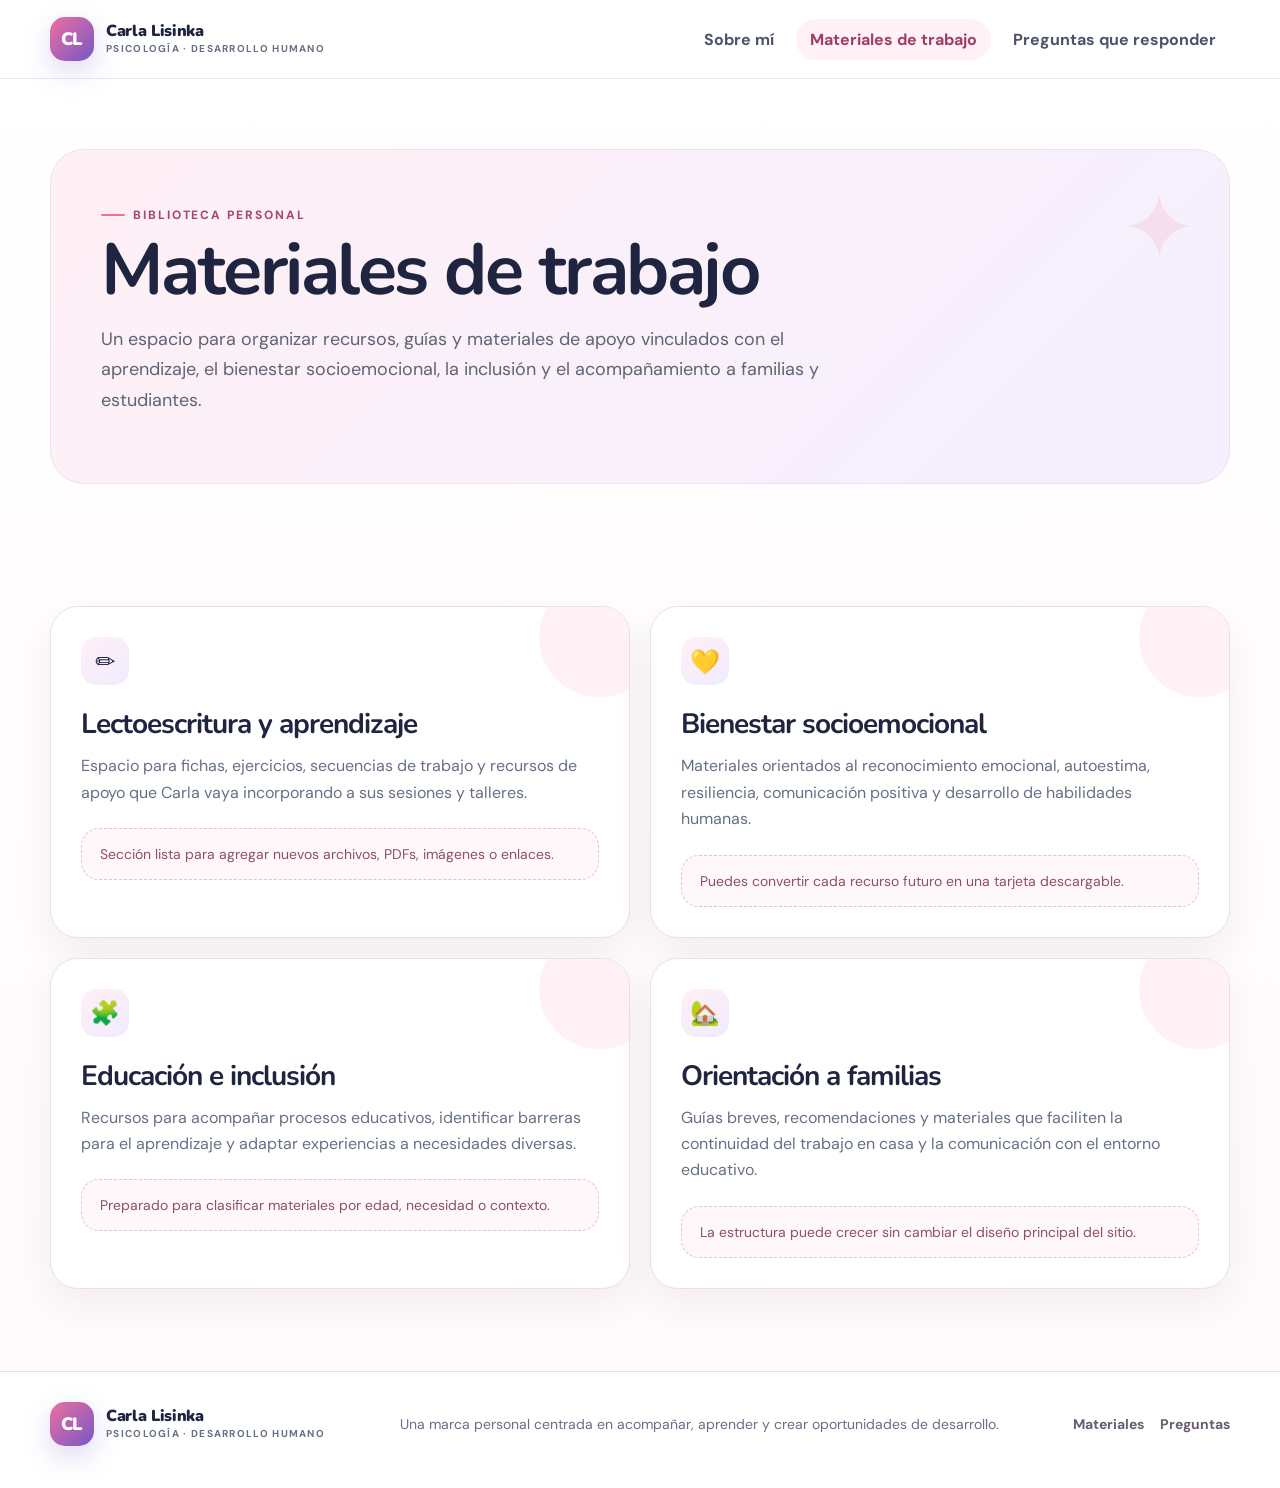
==== materiales.html @ 1de88dbf "Add files via upload" ====
<!doctype html><html lang="es"><head><meta charset="utf-8"><meta name="viewport" content="width=device-width,initial-scale=1"><meta name="description" content="Materiales de trabajo de Carla Lisinka."><title>Carla Lisinka | Materiales de trabajo</title><link rel="stylesheet" href="styles.css"></head><body><header class="site-header"><div class="container nav-wrap">
  <a class="brand" href="index.html" aria-label="Carla Lisinka, inicio"><span class="brand-mark">CL</span><span class="brand-copy">Carla Lisinka<small>Psicología · Desarrollo humano</small></span></a>
  <nav class="desktop-nav" aria-label="Navegación principal">
    <a href="index.html" class="">Sobre mí</a>
    <a href="materiales.html" class="active">Materiales de trabajo</a>
    <a href="preguntas.html" class="">Preguntas que responder</a>
  </nav>
  <button class="menu-btn" aria-label="Abrir menú">☰</button>
</div></header><main><section class="page-hero"><div class="container"><div class="page-hero-inner"><span class="kicker">Biblioteca personal</span><h1>Materiales de trabajo</h1><p>Un espacio para organizar recursos, guías y materiales de apoyo vinculados con el aprendizaje, el bienestar socioemocional, la inclusión y el acompañamiento a familias y estudiantes.</p></div></div></section><section class="section"><div class="container"><div class="material-grid"><article class="material-card"><div class="material-icon">✏️</div><h3>Lectoescritura y aprendizaje</h3><p>Espacio para fichas, ejercicios, secuencias de trabajo y recursos de apoyo que Carla vaya incorporando a sus sesiones y talleres.</p><div class="material-note">Sección lista para agregar nuevos archivos, PDFs, imágenes o enlaces.</div></article><article class="material-card"><div class="material-icon">💛</div><h3>Bienestar socioemocional</h3><p>Materiales orientados al reconocimiento emocional, autoestima, resiliencia, comunicación positiva y desarrollo de habilidades humanas.</p><div class="material-note">Puedes convertir cada recurso futuro en una tarjeta descargable.</div></article><article class="material-card"><div class="material-icon">🧩</div><h3>Educación e inclusión</h3><p>Recursos para acompañar procesos educativos, identificar barreras para el aprendizaje y adaptar experiencias a necesidades diversas.</p><div class="material-note">Preparado para clasificar materiales por edad, necesidad o contexto.</div></article><article class="material-card"><div class="material-icon">🏡</div><h3>Orientación a familias</h3><p>Guías breves, recomendaciones y materiales que faciliten la continuidad del trabajo en casa y la comunicación con el entorno educativo.</p><div class="material-note">La estructura puede crecer sin cambiar el diseño principal del sitio.</div></article></div></div></section></main><footer><div class="container footer-wrap"><a class="brand" href="index.html"><span class="brand-mark">CL</span><span class="brand-copy">Carla Lisinka<small>Psicología · Desarrollo humano</small></span></a><p>Una marca personal centrada en acompañar, aprender y crear oportunidades de desarrollo.</p><div class="footer-links"><a href="materiales.html">Materiales</a><a href="preguntas.html">Preguntas</a></div></div></footer><script src="script.js"></script></body></html>
---- styles.css ----
@import url('https://fonts.googleapis.com/css2?family=DM+Sans:wght@400;500;600;700&family=Nunito:wght@700;800;900&display=swap');

:root{
  --ink:#1f2440;
  --muted:#667085;
  --pink:#ef6f9d;
  --pink-soft:#fff1f6;
  --purple:#7657c8;
  --purple-soft:#f4f0ff;
  --gold:#e3b34f;
  --cream:#fffaf5;
  --line:#eadfe7;
  --white:#ffffff;
  --shadow:0 22px 65px rgba(66,42,72,.12);
  --radius:26px;
}
*{box-sizing:border-box}
html{scroll-behavior:smooth}
body{margin:0;font-family:'DM Sans',system-ui,sans-serif;background:linear-gradient(180deg,#fff 0%,#fffafc 100%);color:var(--ink)}
a{color:inherit;text-decoration:none}
img{max-width:100%;display:block}
button{font:inherit}
.container{width:min(1180px,calc(100% - 40px));margin-inline:auto}

.site-header{position:sticky;top:0;z-index:80;background:rgba(255,255,255,.92);backdrop-filter:blur(16px);border-bottom:1px solid rgba(234,223,231,.82)}
.nav-wrap{height:78px;display:flex;align-items:center;justify-content:space-between;gap:28px}
.brand{display:flex;align-items:center;gap:12px;font-family:'Nunito',sans-serif;font-weight:900;letter-spacing:-.02em}
.brand-mark{display:grid;place-items:center;width:44px;height:44px;border-radius:15px;background:linear-gradient(135deg,var(--pink),var(--purple));color:#fff;font-size:18px;box-shadow:0 10px 28px rgba(118,87,200,.24)}
.brand-copy{display:flex;flex-direction:column;line-height:1.05}
.brand-copy small{font-family:'DM Sans';font-size:10px;letter-spacing:.13em;text-transform:uppercase;color:var(--muted);font-weight:700;margin-top:4px}
.desktop-nav{display:flex;align-items:center;gap:8px}
.desktop-nav a{padding:10px 14px;border-radius:999px;font-weight:700;color:#4d5368;transition:.2s ease}
.desktop-nav a:hover,.desktop-nav a.active{background:var(--pink-soft);color:#9e3d67}
.menu-btn{display:none;border:0;background:var(--pink-soft);width:44px;height:44px;border-radius:14px;color:#8d3c61;font-size:22px;cursor:pointer}

.hero{padding:78px 0 46px;overflow:hidden}
.hero-grid{display:grid;grid-template-columns:1.03fr .97fr;gap:56px;align-items:center}
.kicker{display:inline-flex;align-items:center;gap:8px;font-size:12px;font-weight:800;letter-spacing:.16em;text-transform:uppercase;color:#a94772}
.kicker:before{content:'';width:24px;height:2px;background:var(--pink);border-radius:999px}
h1,h2,h3{font-family:'Nunito',sans-serif;margin:0;letter-spacing:-.035em}
h1{font-size:clamp(48px,7vw,86px);line-height:.98;margin-top:16px}
h1 span{color:var(--pink)}
.hero-role{font-size:19px;font-weight:700;color:var(--purple);margin:24px 0 12px}
.hero-lead{font-size:20px;line-height:1.65;color:#535a6f;max-width:680px}
.hero-actions{display:flex;gap:12px;flex-wrap:wrap;margin-top:30px}
.btn{display:inline-flex;align-items:center;justify-content:center;gap:8px;border-radius:999px;padding:13px 20px;font-weight:800;border:1px solid transparent;transition:.2s ease}
.btn-primary{background:linear-gradient(135deg,var(--pink),#d75e96);color:#fff;box-shadow:0 12px 28px rgba(239,111,157,.25)}
.btn-secondary{background:#fff;border-color:var(--line);color:#5d4c67}
.btn:hover{transform:translateY(-2px)}
.hero-visual{position:relative;min-height:610px;display:grid;place-items:end center}
.hero-visual:before{content:'';position:absolute;inset:35px 28px 0;border-radius:48% 52% 48% 52%/43% 42% 58% 57%;background:radial-gradient(circle at 30% 20%,#fff 0 10%,transparent 11%),linear-gradient(145deg,#ffeaf3,#f2edff 55%,#fff7dc);box-shadow:var(--shadow)}
.hero-visual img{position:relative;z-index:2;width:min(560px,100%);max-height:650px;object-fit:contain;object-position:bottom;filter:drop-shadow(0 20px 25px rgba(38,24,48,.13))}
.float-card{position:absolute;z-index:4;background:rgba(255,255,255,.95);border:1px solid rgba(255,255,255,.8);box-shadow:0 14px 38px rgba(64,42,72,.12);padding:12px 16px;border-radius:18px;font-size:13px;line-height:1.35}
.float-card strong{display:block;font-size:14px}
.fc1{top:90px;left:4px}.fc2{right:-4px;top:210px}.fc3{left:28px;bottom:80px}

.purpose-strip{margin:18px auto 84px;width:min(1080px,calc(100% - 40px));padding:30px 38px;border-radius:28px;background:linear-gradient(135deg,#231f33,#4c3f64);color:#fff;display:flex;justify-content:space-between;align-items:center;gap:24px;box-shadow:var(--shadow)}
.purpose-strip p{font-family:'Nunito';font-size:clamp(22px,3vw,32px);line-height:1.25;margin:0;max-width:820px}.purpose-strip span{white-space:nowrap;color:#eadff6;font-weight:700}

.section{padding:82px 0}
.section.soft{background:linear-gradient(180deg,#fff8fb,#fff)}
.section.dark{background:linear-gradient(145deg,#251f35,#4a3a5b);color:#fff}
.section-head{max-width:790px;margin-bottom:38px}.section-head.center{text-align:center;margin-inline:auto}.section-head.center .kicker{justify-content:center}
.section-head h2{font-size:clamp(34px,5vw,55px);line-height:1.08;margin:12px 0 14px}.section-head p{font-size:17px;line-height:1.7;color:var(--muted);margin:0}.dark .section-head p{color:#ddd4e7}
.credential-grid{display:grid;grid-template-columns:repeat(4,1fr);gap:16px}
.credential{background:#fff;border:1px solid var(--line);border-radius:22px;padding:22px;min-height:170px;box-shadow:0 12px 34px rgba(75,48,79,.07)}
.credential .num{display:grid;place-items:center;width:44px;height:44px;border-radius:14px;background:var(--pink-soft);color:#b24e77;font-weight:900;margin-bottom:18px}.credential strong{font-family:'Nunito';font-size:20px;display:block}.credential p{color:var(--muted);line-height:1.55}

.story-grid{display:grid;grid-template-columns:1fr 1fr;gap:24px}
.story-card{background:#fff;border:1px solid var(--line);border-radius:30px;overflow:hidden;display:grid;grid-template-columns:.9fr 1.1fr;min-height:355px;box-shadow:0 14px 40px rgba(70,50,80,.08)}
.story-card img{height:100%;width:100%;object-fit:contain;object-position:bottom;background:linear-gradient(180deg,#fff5f8,#fff)}
.story-copy{padding:34px 30px;display:flex;flex-direction:column;justify-content:center}.mini-label{font-size:11px;font-weight:900;letter-spacing:.13em;color:#b44f77}.story-copy h3{font-size:27px;line-height:1.12;margin:10px 0}.story-copy p{color:var(--muted);line-height:1.65;margin:0}

.experience-grid{display:grid;grid-template-columns:repeat(3,1fr);gap:18px}.experience-card{padding:28px;border-radius:25px;background:rgba(255,255,255,.08);border:1px solid rgba(255,255,255,.11)}.experience-card .icon{font-size:25px;margin-bottom:22px}.experience-card h3{font-size:24px;margin-bottom:12px}.experience-card p{margin:0;color:#e4dce9;line-height:1.65}

.training-grid{display:grid;grid-template-columns:1.12fr .88fr;gap:20px}.training-panel{background:#fff;border:1px solid var(--line);border-radius:28px;padding:30px;box-shadow:0 14px 38px rgba(71,45,76,.07)}.training-panel.featured{background:linear-gradient(180deg,#fff,#fff7fa)}.training-panel h3{font-size:26px;margin:0 0 20px}.training-panel ul{list-style:none;padding:0;margin:0;display:grid;gap:13px}.training-panel li{padding:14px 0;border-top:1px solid #f0e8ee}.training-panel li:first-child{border-top:0;padding-top:0}.training-panel strong{display:block}.training-panel span{font-size:13px;color:var(--muted)}

.personal-grid{display:grid;grid-template-columns:.85fr 1.15fr;gap:54px;align-items:center}.personal-photo{position:relative;background:linear-gradient(145deg,#f8e8ef,#eee8ff);border-radius:34px;min-height:620px;display:grid;align-items:end;overflow:hidden}.personal-photo img{width:100%;height:100%;object-fit:contain;object-position:bottom}.trait-cloud{position:absolute;inset:20px;pointer-events:none}.trait-cloud span{position:absolute;background:#fff;padding:8px 12px;border-radius:999px;font-size:12px;font-weight:800;box-shadow:0 8px 18px rgba(50,35,60,.09)}.trait-cloud span:nth-child(1){top:4%;left:4%}.trait-cloud span:nth-child(2){top:13%;right:4%}.trait-cloud span:nth-child(3){top:34%;left:2%}.trait-cloud span:nth-child(4){top:47%;right:2%}.trait-cloud span:nth-child(5){bottom:14%;left:5%}.trait-cloud span:nth-child(6){bottom:5%;right:8%}
.personal-copy h2{font-size:clamp(38px,5vw,58px);line-height:1.05;margin:12px 0 20px}.personal-copy p{font-size:17px;color:#555c70;line-height:1.8}.trait-list{display:flex;gap:9px;flex-wrap:wrap;margin-top:22px}.trait-list span{padding:8px 13px;border:1px solid #eedde6;background:#fff;border-radius:999px;font-weight:700;font-size:13px;color:#8c4967}

.final-cta{padding:58px 0 80px}.final-box{border-radius:34px;background:linear-gradient(135deg,#2b243a,#544064);color:#fff;display:grid;grid-template-columns:1fr .6fr;align-items:end;overflow:hidden;min-height:390px}.final-copy{padding:50px}.final-copy h2{font-size:clamp(36px,5vw,58px);line-height:1.06;margin:12px 0}.final-copy p{color:#ddd4e4;line-height:1.7;font-size:17px}.final-box img{width:100%;height:100%;object-fit:contain;object-position:bottom}

/* Secondary pages */
.page-hero{padding:70px 0 40px}.page-hero-inner{background:linear-gradient(135deg,#fff0f5,#f4f0ff);border:1px solid #eee2ea;border-radius:34px;padding:50px;position:relative;overflow:hidden}.page-hero-inner:after{content:'✦';position:absolute;right:32px;top:20px;font-size:90px;color:rgba(239,111,157,.14)}.page-hero h1{font-size:clamp(44px,6vw,72px);margin:12px 0}.page-hero p{max-width:760px;color:#5e6475;line-height:1.7;font-size:18px}

.material-grid{display:grid;grid-template-columns:repeat(2,1fr);gap:20px}.material-card{background:#fff;border:1px solid var(--line);border-radius:28px;padding:30px;min-height:220px;box-shadow:0 15px 38px rgba(67,45,72,.07);position:relative;overflow:hidden}.material-card:after{content:'';position:absolute;width:120px;height:120px;border-radius:50%;background:var(--pink-soft);right:-30px;top:-30px}.material-icon{width:48px;height:48px;display:grid;place-items:center;border-radius:15px;background:linear-gradient(135deg,#fff0f6,#f1ebff);font-size:24px;margin-bottom:20px;position:relative;z-index:2}.material-card h3{font-size:28px;margin-bottom:10px}.material-card p{color:var(--muted);line-height:1.65;margin:0}.material-note{margin-top:22px;padding:16px 18px;background:#fff8fb;border:1px dashed #e7bfd0;border-radius:18px;color:#8f4e69;font-size:14px}

.questions-toolbar{display:flex;gap:9px;flex-wrap:wrap;margin:0 0 26px}.filter-btn{border:1px solid var(--line);background:#fff;border-radius:999px;padding:9px 14px;font-weight:800;color:#646a7c;cursor:pointer;transition:.2s}.filter-btn:hover,.filter-btn.active{background:var(--pink-soft);border-color:#f3c9da;color:#9d3e66}
.question-section{padding:20px 0 92px}.question-group{margin-top:45px}.question-group h2{font-size:34px;margin-bottom:8px}.question-group>p{color:var(--muted);margin:0 0 24px}.question-grid{display:grid;grid-template-columns:repeat(4,1fr);gap:22px;align-items:start;overflow:visible}.question-card{position:relative;z-index:1;background:#fff;border:1px solid var(--line);border-radius:24px;padding:10px;box-shadow:0 13px 34px rgba(62,42,70,.10);transition:transform .22s ease,box-shadow .22s ease,z-index 0s;cursor:zoom-in;transform-origin:center center}.question-card:hover{transform:scale(1.18);z-index:30;box-shadow:0 26px 70px rgba(61,38,69,.24)}.question-card img{width:100%;aspect-ratio:2/3;object-fit:cover;border-radius:18px;background:#fafafa}.question-card figcaption{padding:12px 8px 7px;font-weight:800;font-size:14px;line-height:1.3}.question-card .tag{font-size:10px;letter-spacing:.11em;text-transform:uppercase;color:#a64870;margin-top:4px;display:block}
.question-card.hidden{display:none}
.lightbox{position:fixed;inset:0;z-index:200;background:rgba(24,19,31,.88);display:none;align-items:center;justify-content:center;padding:26px}.lightbox.open{display:flex}.lightbox img{max-width:min(94vw,980px);max-height:92vh;border-radius:18px;box-shadow:0 28px 80px rgba(0,0,0,.45)}.lightbox-close{position:fixed;right:22px;top:20px;border:0;background:#fff;color:#392d43;width:46px;height:46px;border-radius:50%;font-size:28px;cursor:pointer;box-shadow:0 10px 35px rgba(0,0,0,.25)}

footer{padding:30px 0 42px;border-top:1px solid var(--line);background:#fff}.footer-wrap{display:flex;align-items:center;justify-content:space-between;gap:20px}.footer-wrap p{margin:0;color:var(--muted);font-size:14px}.footer-links{display:flex;gap:16px;color:#6a5d71;font-weight:700;font-size:14px}

@media(max-width:1050px){
 .hero-grid{grid-template-columns:1fr}.hero-visual{min-height:520px}.credential-grid{grid-template-columns:repeat(2,1fr)}.story-grid{grid-template-columns:1fr}.experience-grid{grid-template-columns:1fr}.training-grid{grid-template-columns:1fr}.personal-grid{grid-template-columns:1fr}.personal-photo{min-height:540px}.question-grid{grid-template-columns:repeat(3,1fr)}
}
@media(max-width:800px){
 .desktop-nav{display:none;position:absolute;left:20px;right:20px;top:70px;background:#fff;border:1px solid var(--line);padding:12px;border-radius:20px;box-shadow:var(--shadow);flex-direction:column;align-items:stretch}.desktop-nav.open{display:flex}.desktop-nav a{text-align:center}.menu-btn{display:block}.nav-wrap{height:68px}.brand-copy small{display:none}.hero{padding-top:50px}.float-card{display:none}.purpose-strip{flex-direction:column;align-items:flex-start}.story-card{grid-template-columns:1fr}.story-card img{height:300px}.final-box{grid-template-columns:1fr}.final-box img{height:300px}.material-grid{grid-template-columns:1fr}.question-grid{grid-template-columns:repeat(2,1fr);gap:16px}.question-card:hover{transform:none}.footer-wrap{flex-direction:column;align-items:flex-start}
}
@media(max-width:560px){
 .container{width:min(100% - 26px,1180px)}.hero{padding-top:35px}h1{font-size:48px}.hero-role{font-size:16px}.hero-lead{font-size:17px}.hero-visual{min-height:420px}.purpose-strip{margin-bottom:46px;padding:24px}.section{padding:58px 0}.credential-grid{grid-template-columns:1fr}.page-hero-inner{padding:34px 24px}.question-grid{grid-template-columns:1fr 1fr;gap:10px}.question-card{padding:6px;border-radius:16px}.question-card img{border-radius:12px}.question-card figcaption{font-size:12px;padding:9px 5px 4px}.question-card .tag{font-size:9px}.training-panel{padding:22px}.personal-photo{min-height:460px}.final-copy{padding:34px 24px}
}
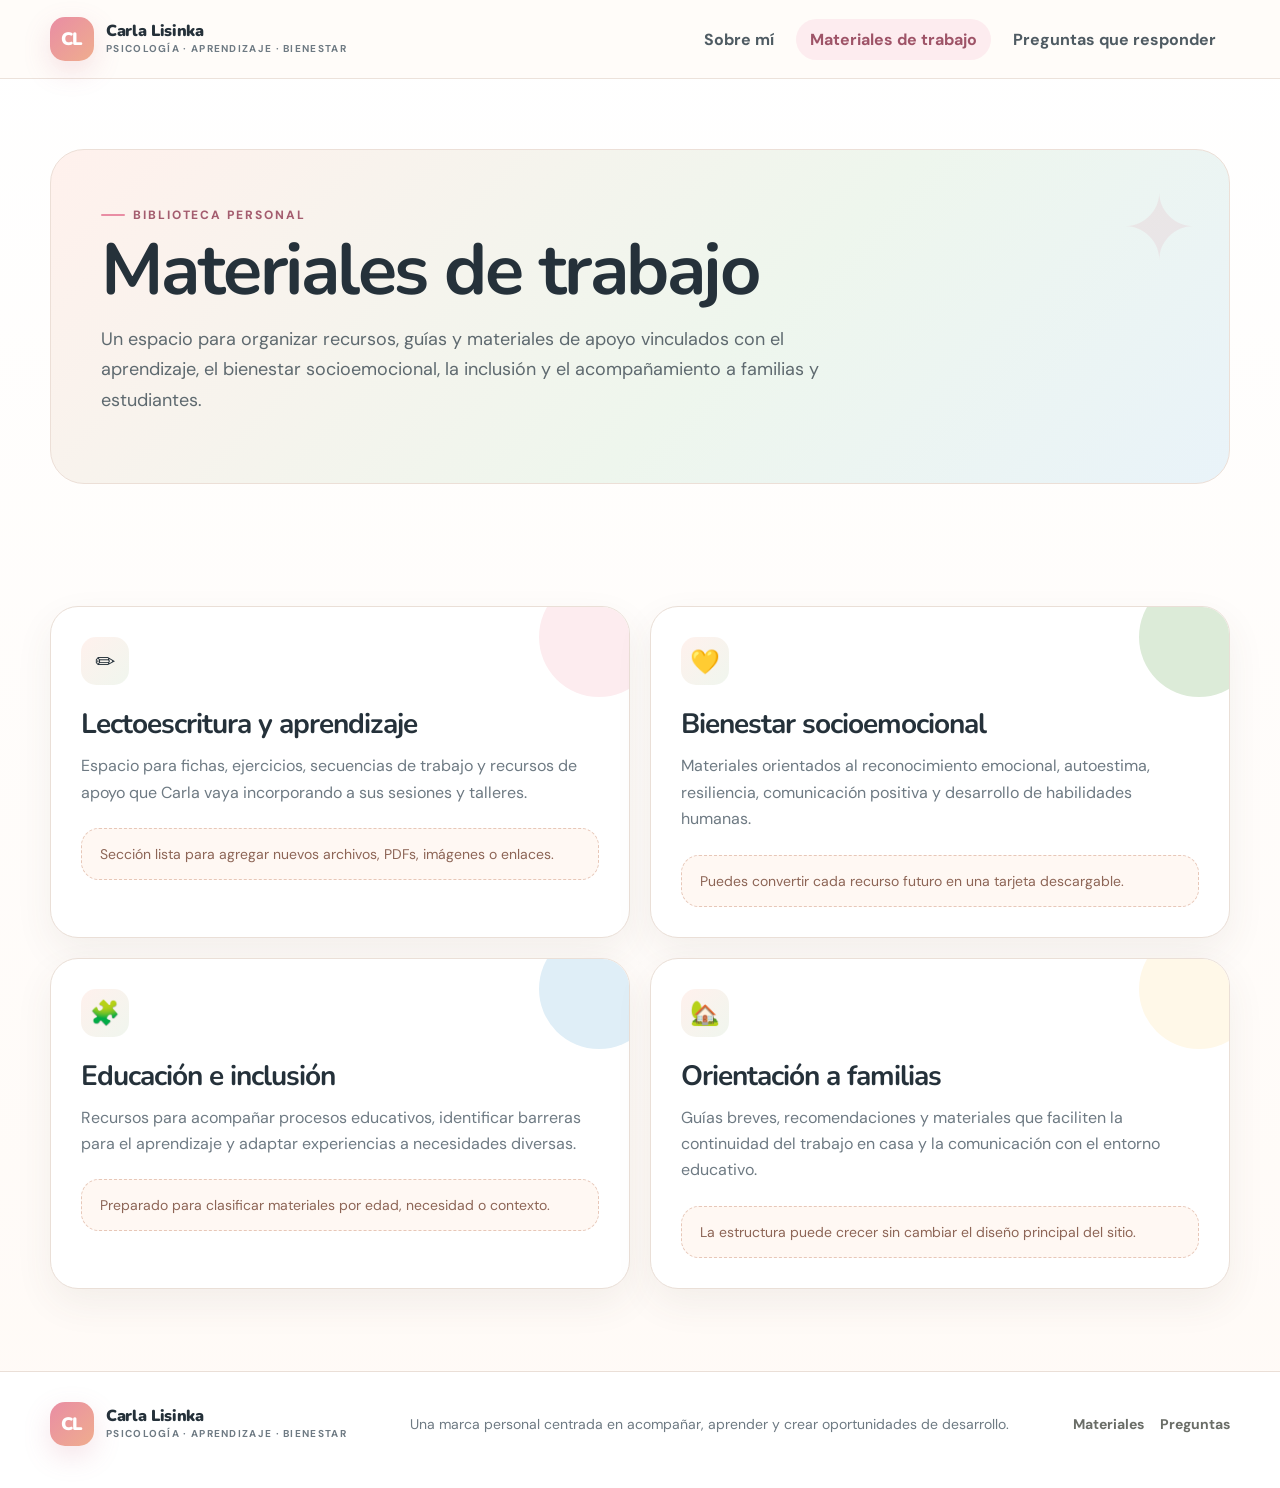
==== commit fb09fa82: "Add files via upload" ====
--- a/materiales.html
+++ b/materiales.html
@@ -1,9 +1,9 @@
 <!doctype html><html lang="es"><head><meta charset="utf-8"><meta name="viewport" content="width=device-width,initial-scale=1"><meta name="description" content="Materiales de trabajo de Carla Lisinka."><title>Carla Lisinka | Materiales de trabajo</title><link rel="stylesheet" href="styles.css"></head><body><header class="site-header"><div class="container nav-wrap">
-  <a class="brand" href="index.html" aria-label="Carla Lisinka, inicio"><span class="brand-mark">CL</span><span class="brand-copy">Carla Lisinka<small>Psicología · Desarrollo humano</small></span></a>
+  <a class="brand" href="index.html" aria-label="Carla Lisinka, inicio"><span class="brand-mark">CL</span><span class="brand-copy">Carla Lisinka<small>Psicología · Aprendizaje · Bienestar</small></span></a>
   <nav class="desktop-nav" aria-label="Navegación principal">
     <a href="index.html" class="">Sobre mí</a>
     <a href="materiales.html" class="active">Materiales de trabajo</a>
     <a href="preguntas.html" class="">Preguntas que responder</a>
   </nav>
   <button class="menu-btn" aria-label="Abrir menú">☰</button>
-</div></header><main><section class="page-hero"><div class="container"><div class="page-hero-inner"><span class="kicker">Biblioteca personal</span><h1>Materiales de trabajo</h1><p>Un espacio para organizar recursos, guías y materiales de apoyo vinculados con el aprendizaje, el bienestar socioemocional, la inclusión y el acompañamiento a familias y estudiantes.</p></div></div></section><section class="section"><div class="container"><div class="material-grid"><article class="material-card"><div class="material-icon">✏️</div><h3>Lectoescritura y aprendizaje</h3><p>Espacio para fichas, ejercicios, secuencias de trabajo y recursos de apoyo que Carla vaya incorporando a sus sesiones y talleres.</p><div class="material-note">Sección lista para agregar nuevos archivos, PDFs, imágenes o enlaces.</div></article><article class="material-card"><div class="material-icon">💛</div><h3>Bienestar socioemocional</h3><p>Materiales orientados al reconocimiento emocional, autoestima, resiliencia, comunicación positiva y desarrollo de habilidades humanas.</p><div class="material-note">Puedes convertir cada recurso futuro en una tarjeta descargable.</div></article><article class="material-card"><div class="material-icon">🧩</div><h3>Educación e inclusión</h3><p>Recursos para acompañar procesos educativos, identificar barreras para el aprendizaje y adaptar experiencias a necesidades diversas.</p><div class="material-note">Preparado para clasificar materiales por edad, necesidad o contexto.</div></article><article class="material-card"><div class="material-icon">🏡</div><h3>Orientación a familias</h3><p>Guías breves, recomendaciones y materiales que faciliten la continuidad del trabajo en casa y la comunicación con el entorno educativo.</p><div class="material-note">La estructura puede crecer sin cambiar el diseño principal del sitio.</div></article></div></div></section></main><footer><div class="container footer-wrap"><a class="brand" href="index.html"><span class="brand-mark">CL</span><span class="brand-copy">Carla Lisinka<small>Psicología · Desarrollo humano</small></span></a><p>Una marca personal centrada en acompañar, aprender y crear oportunidades de desarrollo.</p><div class="footer-links"><a href="materiales.html">Materiales</a><a href="preguntas.html">Preguntas</a></div></div></footer><script src="script.js"></script></body></html>+</div></header><main><section class="page-hero"><div class="container"><div class="page-hero-inner"><span class="kicker">Biblioteca personal</span><h1>Materiales de trabajo</h1><p>Un espacio para organizar recursos, guías y materiales de apoyo vinculados con el aprendizaje, el bienestar socioemocional, la inclusión y el acompañamiento a familias y estudiantes.</p></div></div></section><section class="section"><div class="container"><div class="material-grid"><article class="material-card"><div class="material-icon">✏️</div><h3>Lectoescritura y aprendizaje</h3><p>Espacio para fichas, ejercicios, secuencias de trabajo y recursos de apoyo que Carla vaya incorporando a sus sesiones y talleres.</p><div class="material-note">Sección lista para agregar nuevos archivos, PDFs, imágenes o enlaces.</div></article><article class="material-card"><div class="material-icon">💛</div><h3>Bienestar socioemocional</h3><p>Materiales orientados al reconocimiento emocional, autoestima, resiliencia, comunicación positiva y desarrollo de habilidades humanas.</p><div class="material-note">Puedes convertir cada recurso futuro en una tarjeta descargable.</div></article><article class="material-card"><div class="material-icon">🧩</div><h3>Educación e inclusión</h3><p>Recursos para acompañar procesos educativos, identificar barreras para el aprendizaje y adaptar experiencias a necesidades diversas.</p><div class="material-note">Preparado para clasificar materiales por edad, necesidad o contexto.</div></article><article class="material-card"><div class="material-icon">🏡</div><h3>Orientación a familias</h3><p>Guías breves, recomendaciones y materiales que faciliten la continuidad del trabajo en casa y la comunicación con el entorno educativo.</p><div class="material-note">La estructura puede crecer sin cambiar el diseño principal del sitio.</div></article></div></div></section></main><footer><div class="container footer-wrap"><a class="brand" href="index.html"><span class="brand-mark">CL</span><span class="brand-copy">Carla Lisinka<small>Psicología · Aprendizaje · Bienestar</small></span></a><p>Una marca personal centrada en acompañar, aprender y crear oportunidades de desarrollo.</p><div class="footer-links"><a href="materiales.html">Materiales</a><a href="preguntas.html">Preguntas</a></div></div></footer><script src="script.js"></script></body></html>
--- a/styles.css
+++ b/styles.css
@@ -1,103 +1,124 @@
 @import url('https://fonts.googleapis.com/css2?family=DM+Sans:wght@400;500;600;700&family=Nunito:wght@700;800;900&display=swap');
 
 :root{
-  --ink:#1f2440;
-  --muted:#667085;
-  --pink:#ef6f9d;
-  --pink-soft:#fff1f6;
-  --purple:#7657c8;
-  --purple-soft:#f4f0ff;
-  --gold:#e3b34f;
-  --cream:#fffaf5;
-  --line:#eadfe7;
+  --ink:#25313a;
+  --ink-soft:#44515a;
+  --muted:#6e7a83;
+  --rose:#e98da4;
+  --rose-deep:#ca667f;
+  --blush:#fdecef;
+  --peach:#f7cfb8;
+  --peach-soft:#fff1e8;
+  --cream:#fff8e8;
+  --sage:#dcebd8;
+  --sage-deep:#6f9273;
+  --mint:#e9f5ec;
+  --sky:#dfeef7;
+  --sky-deep:#5f879b;
+  --sand:#f3eadc;
   --white:#ffffff;
-  --shadow:0 22px 65px rgba(66,42,72,.12);
-  --radius:26px;
+  --line:#eadfd7;
+  --shadow:0 22px 65px rgba(81,68,62,.12);
+  --radius:28px;
 }
 *{box-sizing:border-box}
 html{scroll-behavior:smooth}
-body{margin:0;font-family:'DM Sans',system-ui,sans-serif;background:linear-gradient(180deg,#fff 0%,#fffafc 100%);color:var(--ink)}
+body{margin:0;font-family:'DM Sans',system-ui,sans-serif;background:linear-gradient(180deg,#fff 0%,#fffaf6 100%);color:var(--ink)}
 a{color:inherit;text-decoration:none}
 img{max-width:100%;display:block}
 button{font:inherit}
 .container{width:min(1180px,calc(100% - 40px));margin-inline:auto}
 
-.site-header{position:sticky;top:0;z-index:80;background:rgba(255,255,255,.92);backdrop-filter:blur(16px);border-bottom:1px solid rgba(234,223,231,.82)}
+.site-header{position:sticky;top:0;z-index:80;background:rgba(255,252,249,.94);backdrop-filter:blur(16px);border-bottom:1px solid rgba(234,223,215,.9)}
 .nav-wrap{height:78px;display:flex;align-items:center;justify-content:space-between;gap:28px}
 .brand{display:flex;align-items:center;gap:12px;font-family:'Nunito',sans-serif;font-weight:900;letter-spacing:-.02em}
-.brand-mark{display:grid;place-items:center;width:44px;height:44px;border-radius:15px;background:linear-gradient(135deg,var(--pink),var(--purple));color:#fff;font-size:18px;box-shadow:0 10px 28px rgba(118,87,200,.24)}
+.brand-mark{display:grid;place-items:center;width:44px;height:44px;border-radius:15px;background:linear-gradient(135deg,var(--rose),#efad8e);color:#fff;font-size:18px;box-shadow:0 10px 28px rgba(202,102,127,.18)}
 .brand-copy{display:flex;flex-direction:column;line-height:1.05}
 .brand-copy small{font-family:'DM Sans';font-size:10px;letter-spacing:.13em;text-transform:uppercase;color:var(--muted);font-weight:700;margin-top:4px}
 .desktop-nav{display:flex;align-items:center;gap:8px}
-.desktop-nav a{padding:10px 14px;border-radius:999px;font-weight:700;color:#4d5368;transition:.2s ease}
-.desktop-nav a:hover,.desktop-nav a.active{background:var(--pink-soft);color:#9e3d67}
-.menu-btn{display:none;border:0;background:var(--pink-soft);width:44px;height:44px;border-radius:14px;color:#8d3c61;font-size:22px;cursor:pointer}
+.desktop-nav a{padding:10px 14px;border-radius:999px;font-weight:700;color:#4f5b63;transition:.2s ease}
+.desktop-nav a:hover,.desktop-nav a.active{background:var(--blush);color:#9e5367}
+.menu-btn{display:none;border:0;background:var(--blush);width:44px;height:44px;border-radius:14px;color:#9b586a;font-size:22px;cursor:pointer}
 
 .hero{padding:78px 0 46px;overflow:hidden}
 .hero-grid{display:grid;grid-template-columns:1.03fr .97fr;gap:56px;align-items:center}
-.kicker{display:inline-flex;align-items:center;gap:8px;font-size:12px;font-weight:800;letter-spacing:.16em;text-transform:uppercase;color:#a94772}
-.kicker:before{content:'';width:24px;height:2px;background:var(--pink);border-radius:999px}
+.kicker{display:inline-flex;align-items:center;gap:8px;font-size:12px;font-weight:800;letter-spacing:.16em;text-transform:uppercase;color:#a45d6f}
+.kicker:before{content:'';width:24px;height:2px;background:var(--rose);border-radius:999px}
 h1,h2,h3{font-family:'Nunito',sans-serif;margin:0;letter-spacing:-.035em}
 h1{font-size:clamp(48px,7vw,86px);line-height:.98;margin-top:16px}
-h1 span{color:var(--pink)}
-.hero-role{font-size:19px;font-weight:700;color:var(--purple);margin:24px 0 12px}
-.hero-lead{font-size:20px;line-height:1.65;color:#535a6f;max-width:680px}
+h1 span{color:var(--rose-deep)}
+.hero-role{font-size:19px;font-weight:800;color:#6f7f65;margin:24px 0 12px}
+.hero-lead{font-size:20px;line-height:1.65;color:#56636b;max-width:680px}
 .hero-actions{display:flex;gap:12px;flex-wrap:wrap;margin-top:30px}
 .btn{display:inline-flex;align-items:center;justify-content:center;gap:8px;border-radius:999px;padding:13px 20px;font-weight:800;border:1px solid transparent;transition:.2s ease}
-.btn-primary{background:linear-gradient(135deg,var(--pink),#d75e96);color:#fff;box-shadow:0 12px 28px rgba(239,111,157,.25)}
-.btn-secondary{background:#fff;border-color:var(--line);color:#5d4c67}
+.btn-primary{background:linear-gradient(135deg,var(--rose),#e49d7d);color:#fff;box-shadow:0 12px 28px rgba(202,102,127,.2)}
+.btn-secondary{background:#fff;border-color:var(--line);color:#5f5b57}
 .btn:hover{transform:translateY(-2px)}
 .hero-visual{position:relative;min-height:610px;display:grid;place-items:end center}
-.hero-visual:before{content:'';position:absolute;inset:35px 28px 0;border-radius:48% 52% 48% 52%/43% 42% 58% 57%;background:radial-gradient(circle at 30% 20%,#fff 0 10%,transparent 11%),linear-gradient(145deg,#ffeaf3,#f2edff 55%,#fff7dc);box-shadow:var(--shadow)}
-.hero-visual img{position:relative;z-index:2;width:min(560px,100%);max-height:650px;object-fit:contain;object-position:bottom;filter:drop-shadow(0 20px 25px rgba(38,24,48,.13))}
-.float-card{position:absolute;z-index:4;background:rgba(255,255,255,.95);border:1px solid rgba(255,255,255,.8);box-shadow:0 14px 38px rgba(64,42,72,.12);padding:12px 16px;border-radius:18px;font-size:13px;line-height:1.35}
+.hero-visual:before{content:'';position:absolute;inset:35px 28px 0;border-radius:48% 52% 48% 52%/43% 42% 58% 57%;background:radial-gradient(circle at 30% 20%,#fff 0 10%,transparent 11%),linear-gradient(145deg,#fdecef,#e9f5ec 55%,#fff5df);box-shadow:var(--shadow)}
+.hero-visual img{position:relative;z-index:2;width:min(560px,100%);max-height:650px;object-fit:contain;object-position:bottom;filter:drop-shadow(0 20px 25px rgba(65,49,42,.12))}
+.float-card{position:absolute;z-index:4;background:rgba(255,255,255,.96);border:1px solid rgba(255,255,255,.8);box-shadow:0 14px 38px rgba(82,62,54,.12);padding:12px 16px;border-radius:18px;font-size:13px;line-height:1.35}
 .float-card strong{display:block;font-size:14px}
 .fc1{top:90px;left:4px}.fc2{right:-4px;top:210px}.fc3{left:28px;bottom:80px}
 
-.purpose-strip{margin:18px auto 84px;width:min(1080px,calc(100% - 40px));padding:30px 38px;border-radius:28px;background:linear-gradient(135deg,#231f33,#4c3f64);color:#fff;display:flex;justify-content:space-between;align-items:center;gap:24px;box-shadow:var(--shadow)}
-.purpose-strip p{font-family:'Nunito';font-size:clamp(22px,3vw,32px);line-height:1.25;margin:0;max-width:820px}.purpose-strip span{white-space:nowrap;color:#eadff6;font-weight:700}
+.purpose-strip{margin:18px auto 84px;width:min(1080px,calc(100% - 40px));padding:30px 38px;border-radius:28px;background:linear-gradient(135deg,#334047,#6d7e73);color:#fff;display:flex;justify-content:space-between;align-items:center;gap:24px;box-shadow:var(--shadow)}
+.purpose-strip p{font-family:'Nunito';font-size:clamp(22px,3vw,32px);line-height:1.25;margin:0;max-width:820px}.purpose-strip span{white-space:nowrap;color:#eef4ef;font-weight:700}
 
 .section{padding:82px 0}
-.section.soft{background:linear-gradient(180deg,#fff8fb,#fff)}
-.section.dark{background:linear-gradient(145deg,#251f35,#4a3a5b);color:#fff}
-.section-head{max-width:790px;margin-bottom:38px}.section-head.center{text-align:center;margin-inline:auto}.section-head.center .kicker{justify-content:center}
-.section-head h2{font-size:clamp(34px,5vw,55px);line-height:1.08;margin:12px 0 14px}.section-head p{font-size:17px;line-height:1.7;color:var(--muted);margin:0}.dark .section-head p{color:#ddd4e7}
+.section.soft{background:linear-gradient(180deg,#fff9f4,#fff)}
+.section.dark{background:linear-gradient(145deg,#38464b,#6f8175);color:#fff}
+.section-head{max-width:820px;margin-bottom:38px}.section-head.center{text-align:center;margin-inline:auto}.section-head.center .kicker{justify-content:center}
+.section-head h2{font-size:clamp(34px,5vw,55px);line-height:1.08;margin:12px 0 14px}.section-head p{font-size:17px;line-height:1.7;color:var(--muted);margin:0}.dark .section-head p{color:#e8efeb}
 .credential-grid{display:grid;grid-template-columns:repeat(4,1fr);gap:16px}
-.credential{background:#fff;border:1px solid var(--line);border-radius:22px;padding:22px;min-height:170px;box-shadow:0 12px 34px rgba(75,48,79,.07)}
-.credential .num{display:grid;place-items:center;width:44px;height:44px;border-radius:14px;background:var(--pink-soft);color:#b24e77;font-weight:900;margin-bottom:18px}.credential strong{font-family:'Nunito';font-size:20px;display:block}.credential p{color:var(--muted);line-height:1.55}
+.credential{background:#fff;border:1px solid var(--line);border-radius:22px;padding:22px;min-height:170px;box-shadow:0 12px 34px rgba(84,69,62,.07)}
+.credential .num{display:grid;place-items:center;width:44px;height:44px;border-radius:14px;background:var(--blush);color:#a95369;font-weight:900;margin-bottom:18px}.credential strong{font-family:'Nunito';font-size:20px;display:block}.credential p{color:var(--muted);line-height:1.55}
+
+.focus-grid{display:grid;grid-template-columns:repeat(4,1fr);gap:16px;margin-top:34px}
+.focus-card{border-radius:24px;padding:24px;border:1px solid var(--line);background:#fff;box-shadow:0 12px 30px rgba(82,67,60,.06)}
+.focus-card:nth-child(1){background:var(--blush)}.focus-card:nth-child(2){background:var(--mint)}.focus-card:nth-child(3){background:var(--sky)}.focus-card:nth-child(4){background:var(--cream)}
+.focus-card .focus-icon{font-size:26px;margin-bottom:15px}.focus-card h3{font-size:22px;margin-bottom:8px}.focus-card p{margin:0;color:#5e696f;line-height:1.6}
 
 .story-grid{display:grid;grid-template-columns:1fr 1fr;gap:24px}
-.story-card{background:#fff;border:1px solid var(--line);border-radius:30px;overflow:hidden;display:grid;grid-template-columns:.9fr 1.1fr;min-height:355px;box-shadow:0 14px 40px rgba(70,50,80,.08)}
-.story-card img{height:100%;width:100%;object-fit:contain;object-position:bottom;background:linear-gradient(180deg,#fff5f8,#fff)}
-.story-copy{padding:34px 30px;display:flex;flex-direction:column;justify-content:center}.mini-label{font-size:11px;font-weight:900;letter-spacing:.13em;color:#b44f77}.story-copy h3{font-size:27px;line-height:1.12;margin:10px 0}.story-copy p{color:var(--muted);line-height:1.65;margin:0}
+.story-card{background:#fff;border:1px solid var(--line);border-radius:30px;overflow:hidden;display:grid;grid-template-columns:.9fr 1.1fr;min-height:355px;box-shadow:0 14px 40px rgba(82,67,60,.08)}
+.story-card img{height:100%;width:100%;object-fit:contain;object-position:bottom;background:linear-gradient(180deg,#fff7f1,#fff)}
+.story-copy{padding:34px 30px;display:flex;flex-direction:column;justify-content:center}.mini-label{font-size:11px;font-weight:900;letter-spacing:.13em;color:#a75469}.story-copy h3{font-size:27px;line-height:1.12;margin:10px 0}.story-copy p{color:var(--muted);line-height:1.65;margin:0}
 
-.experience-grid{display:grid;grid-template-columns:repeat(3,1fr);gap:18px}.experience-card{padding:28px;border-radius:25px;background:rgba(255,255,255,.08);border:1px solid rgba(255,255,255,.11)}.experience-card .icon{font-size:25px;margin-bottom:22px}.experience-card h3{font-size:24px;margin-bottom:12px}.experience-card p{margin:0;color:#e4dce9;line-height:1.65}
+.experience-grid{display:grid;grid-template-columns:repeat(4,1fr);gap:18px}.experience-card{padding:28px;border-radius:25px;background:rgba(255,255,255,.09);border:1px solid rgba(255,255,255,.16)}.experience-card .icon{font-size:25px;margin-bottom:22px}.experience-card h3{font-size:23px;margin-bottom:12px}.experience-card p{margin:0;color:#edf2ef;line-height:1.65}
 
-.training-grid{display:grid;grid-template-columns:1.12fr .88fr;gap:20px}.training-panel{background:#fff;border:1px solid var(--line);border-radius:28px;padding:30px;box-shadow:0 14px 38px rgba(71,45,76,.07)}.training-panel.featured{background:linear-gradient(180deg,#fff,#fff7fa)}.training-panel h3{font-size:26px;margin:0 0 20px}.training-panel ul{list-style:none;padding:0;margin:0;display:grid;gap:13px}.training-panel li{padding:14px 0;border-top:1px solid #f0e8ee}.training-panel li:first-child{border-top:0;padding-top:0}.training-panel strong{display:block}.training-panel span{font-size:13px;color:var(--muted)}
+.training-grid{display:grid;grid-template-columns:1.12fr .88fr;gap:20px}.training-panel{background:#fff;border:1px solid var(--line);border-radius:28px;padding:30px;box-shadow:0 14px 38px rgba(81,66,58,.07)}.training-panel.featured{background:linear-gradient(180deg,#fff,#fff8f2)}.training-panel h3{font-size:26px;margin:0 0 20px}.training-panel ul{list-style:none;padding:0;margin:0;display:grid;gap:13px}.training-panel li{padding:14px 0;border-top:1px solid #f0e7df}.training-panel li:first-child{border-top:0;padding-top:0}.training-panel strong{display:block}.training-panel span{font-size:13px;color:var(--muted)}
 
-.personal-grid{display:grid;grid-template-columns:.85fr 1.15fr;gap:54px;align-items:center}.personal-photo{position:relative;background:linear-gradient(145deg,#f8e8ef,#eee8ff);border-radius:34px;min-height:620px;display:grid;align-items:end;overflow:hidden}.personal-photo img{width:100%;height:100%;object-fit:contain;object-position:bottom}.trait-cloud{position:absolute;inset:20px;pointer-events:none}.trait-cloud span{position:absolute;background:#fff;padding:8px 12px;border-radius:999px;font-size:12px;font-weight:800;box-shadow:0 8px 18px rgba(50,35,60,.09)}.trait-cloud span:nth-child(1){top:4%;left:4%}.trait-cloud span:nth-child(2){top:13%;right:4%}.trait-cloud span:nth-child(3){top:34%;left:2%}.trait-cloud span:nth-child(4){top:47%;right:2%}.trait-cloud span:nth-child(5){bottom:14%;left:5%}.trait-cloud span:nth-child(6){bottom:5%;right:8%}
-.personal-copy h2{font-size:clamp(38px,5vw,58px);line-height:1.05;margin:12px 0 20px}.personal-copy p{font-size:17px;color:#555c70;line-height:1.8}.trait-list{display:flex;gap:9px;flex-wrap:wrap;margin-top:22px}.trait-list span{padding:8px 13px;border:1px solid #eedde6;background:#fff;border-radius:999px;font-weight:700;font-size:13px;color:#8c4967}
+.skills-strip{display:grid;grid-template-columns:1fr 1fr;gap:20px;margin-top:22px}.skill-box{border-radius:24px;padding:26px;border:1px solid var(--line);background:#fff}.skill-box:nth-child(1){background:var(--mint)}.skill-box:nth-child(2){background:var(--sky)}.skill-box h3{font-size:23px;margin-bottom:12px}.skill-tags{display:flex;flex-wrap:wrap;gap:9px}.skill-tags span{background:rgba(255,255,255,.78);border:1px solid rgba(255,255,255,.9);padding:8px 11px;border-radius:999px;font-size:13px;font-weight:700;color:#4d5b61}
 
-.final-cta{padding:58px 0 80px}.final-box{border-radius:34px;background:linear-gradient(135deg,#2b243a,#544064);color:#fff;display:grid;grid-template-columns:1fr .6fr;align-items:end;overflow:hidden;min-height:390px}.final-copy{padding:50px}.final-copy h2{font-size:clamp(36px,5vw,58px);line-height:1.06;margin:12px 0}.final-copy p{color:#ddd4e4;line-height:1.7;font-size:17px}.final-box img{width:100%;height:100%;object-fit:contain;object-position:bottom}
+.personal-grid{display:grid;grid-template-columns:1fr 1fr;gap:54px;align-items:center}
+.personal-photo{position:relative;background:linear-gradient(145deg,#fdecef,#fff4df 58%,#e9f5ec);border-radius:36px;min-height:760px;display:grid;align-items:end;overflow:hidden;border:1px solid #efe1d9;box-shadow:0 16px 46px rgba(86,70,61,.1)}
+.personal-photo:before{content:'';position:absolute;inset:18px;border:1px dashed rgba(203,128,145,.35);border-radius:28px;z-index:1}
+.personal-photo img{position:relative;z-index:2;width:100%;height:100%;object-fit:contain;object-position:bottom;filter:drop-shadow(0 18px 22px rgba(64,52,47,.10))}
+.sticky-cloud{position:absolute;inset:18px;z-index:4;pointer-events:none}
+.sticky-note{position:absolute;width:172px;padding:11px 13px;border-radius:13px 13px 13px 4px;box-shadow:0 10px 22px rgba(64,55,49,.12);font-size:11px;line-height:1.32;font-weight:700;color:#3d484e;border:1px solid rgba(255,255,255,.72);transform:rotate(var(--rot,0deg))}
+.sticky-note strong{display:block;font-family:'Nunito';font-size:14px;margin-bottom:2px;color:#2c373d}
+.sticky-note.rose{background:#fde4e8}.sticky-note.peach{background:#ffe8d8}.sticky-note.sage{background:#e5f0df}.sticky-note.sky{background:#e4f0f8}.sticky-note.cream{background:#fff3d5}.sticky-note.mint{background:#e8f5ec}
+.sticky-note:nth-child(1){top:3%;left:2%;--rot:-3deg}.sticky-note:nth-child(2){top:5%;right:2%;--rot:2deg}.sticky-note:nth-child(3){top:19%;left:0;--rot:2deg}.sticky-note:nth-child(4){top:22%;right:0;--rot:-2deg}.sticky-note:nth-child(5){top:38%;left:1%;--rot:-2deg}.sticky-note:nth-child(6){top:41%;right:1%;--rot:2deg}.sticky-note:nth-child(7){top:57%;left:1%;--rot:1deg}.sticky-note:nth-child(8){top:60%;right:1%;--rot:-2deg}.sticky-note:nth-child(9){bottom:20%;left:3%;--rot:-2deg}.sticky-note:nth-child(10){bottom:20%;right:3%;--rot:2deg}.sticky-note:nth-child(11){bottom:5%;left:6%;--rot:2deg}.sticky-note:nth-child(12){bottom:5%;right:6%;--rot:-2deg}
+.personal-copy h2{font-size:clamp(38px,5vw,58px);line-height:1.05;margin:12px 0 20px}.personal-copy p{font-size:17px;color:#555f66;line-height:1.8}.personal-highlights{display:grid;grid-template-columns:1fr 1fr;gap:12px;margin-top:24px}.personal-highlight{padding:16px 17px;border-radius:18px;border:1px solid var(--line);font-size:14px;line-height:1.45;font-weight:700}.personal-highlight:nth-child(1){background:var(--blush)}.personal-highlight:nth-child(2){background:var(--sage)}.personal-highlight:nth-child(3){background:var(--cream)}.personal-highlight:nth-child(4){background:var(--sky)}
+
+.final-cta{padding:58px 0 80px}.final-box{border-radius:34px;background:linear-gradient(135deg,#3c4a4f,#708275);color:#fff;display:grid;grid-template-columns:1fr .6fr;align-items:end;overflow:hidden;min-height:390px}.final-copy{padding:50px}.final-copy h2{font-size:clamp(36px,5vw,58px);line-height:1.06;margin:12px 0}.final-copy p{color:#edf2ef;line-height:1.7;font-size:17px}.final-box img{width:100%;height:100%;object-fit:contain;object-position:bottom}
 
 /* Secondary pages */
-.page-hero{padding:70px 0 40px}.page-hero-inner{background:linear-gradient(135deg,#fff0f5,#f4f0ff);border:1px solid #eee2ea;border-radius:34px;padding:50px;position:relative;overflow:hidden}.page-hero-inner:after{content:'✦';position:absolute;right:32px;top:20px;font-size:90px;color:rgba(239,111,157,.14)}.page-hero h1{font-size:clamp(44px,6vw,72px);margin:12px 0}.page-hero p{max-width:760px;color:#5e6475;line-height:1.7;font-size:18px}
+.page-hero{padding:70px 0 40px}.page-hero-inner{background:linear-gradient(135deg,#fff1ed,#eef6ed 58%,#e9f3f9);border:1px solid #ecdfd7;border-radius:34px;padding:50px;position:relative;overflow:hidden}.page-hero-inner:after{content:'✦';position:absolute;right:32px;top:20px;font-size:90px;color:rgba(229,141,164,.14)}.page-hero h1{font-size:clamp(44px,6vw,72px);margin:12px 0}.page-hero p{max-width:760px;color:#5e696f;line-height:1.7;font-size:18px}
 
-.material-grid{display:grid;grid-template-columns:repeat(2,1fr);gap:20px}.material-card{background:#fff;border:1px solid var(--line);border-radius:28px;padding:30px;min-height:220px;box-shadow:0 15px 38px rgba(67,45,72,.07);position:relative;overflow:hidden}.material-card:after{content:'';position:absolute;width:120px;height:120px;border-radius:50%;background:var(--pink-soft);right:-30px;top:-30px}.material-icon{width:48px;height:48px;display:grid;place-items:center;border-radius:15px;background:linear-gradient(135deg,#fff0f6,#f1ebff);font-size:24px;margin-bottom:20px;position:relative;z-index:2}.material-card h3{font-size:28px;margin-bottom:10px}.material-card p{color:var(--muted);line-height:1.65;margin:0}.material-note{margin-top:22px;padding:16px 18px;background:#fff8fb;border:1px dashed #e7bfd0;border-radius:18px;color:#8f4e69;font-size:14px}
+.material-grid{display:grid;grid-template-columns:repeat(2,1fr);gap:20px}.material-card{background:#fff;border:1px solid var(--line);border-radius:28px;padding:30px;min-height:220px;box-shadow:0 15px 38px rgba(80,65,58,.07);position:relative;overflow:hidden}.material-card:after{content:'';position:absolute;width:120px;height:120px;border-radius:50%;background:var(--blush);right:-30px;top:-30px}.material-card:nth-child(2):after{background:var(--sage)}.material-card:nth-child(3):after{background:var(--sky)}.material-card:nth-child(4):after{background:var(--cream)}.material-icon{width:48px;height:48px;display:grid;place-items:center;border-radius:15px;background:linear-gradient(135deg,#fff1ed,#f0f6ee);font-size:24px;margin-bottom:20px;position:relative;z-index:2}.material-card h3{font-size:28px;margin-bottom:10px}.material-card p{color:var(--muted);line-height:1.65;margin:0}.material-note{margin-top:22px;padding:16px 18px;background:#fff8f3;border:1px dashed #e7c7b8;border-radius:18px;color:#8d6556;font-size:14px}
 
-.questions-toolbar{display:flex;gap:9px;flex-wrap:wrap;margin:0 0 26px}.filter-btn{border:1px solid var(--line);background:#fff;border-radius:999px;padding:9px 14px;font-weight:800;color:#646a7c;cursor:pointer;transition:.2s}.filter-btn:hover,.filter-btn.active{background:var(--pink-soft);border-color:#f3c9da;color:#9d3e66}
-.question-section{padding:20px 0 92px}.question-group{margin-top:45px}.question-group h2{font-size:34px;margin-bottom:8px}.question-group>p{color:var(--muted);margin:0 0 24px}.question-grid{display:grid;grid-template-columns:repeat(4,1fr);gap:22px;align-items:start;overflow:visible}.question-card{position:relative;z-index:1;background:#fff;border:1px solid var(--line);border-radius:24px;padding:10px;box-shadow:0 13px 34px rgba(62,42,70,.10);transition:transform .22s ease,box-shadow .22s ease,z-index 0s;cursor:zoom-in;transform-origin:center center}.question-card:hover{transform:scale(1.18);z-index:30;box-shadow:0 26px 70px rgba(61,38,69,.24)}.question-card img{width:100%;aspect-ratio:2/3;object-fit:cover;border-radius:18px;background:#fafafa}.question-card figcaption{padding:12px 8px 7px;font-weight:800;font-size:14px;line-height:1.3}.question-card .tag{font-size:10px;letter-spacing:.11em;text-transform:uppercase;color:#a64870;margin-top:4px;display:block}
-.question-card.hidden{display:none}
-.lightbox{position:fixed;inset:0;z-index:200;background:rgba(24,19,31,.88);display:none;align-items:center;justify-content:center;padding:26px}.lightbox.open{display:flex}.lightbox img{max-width:min(94vw,980px);max-height:92vh;border-radius:18px;box-shadow:0 28px 80px rgba(0,0,0,.45)}.lightbox-close{position:fixed;right:22px;top:20px;border:0;background:#fff;color:#392d43;width:46px;height:46px;border-radius:50%;font-size:28px;cursor:pointer;box-shadow:0 10px 35px rgba(0,0,0,.25)}
+.questions-toolbar{display:flex;gap:9px;flex-wrap:wrap;margin:0 0 26px}.filter-btn{border:1px solid var(--line);background:#fff;border-radius:999px;padding:9px 14px;font-weight:800;color:#646d72;cursor:pointer;transition:.2s}.filter-btn:hover,.filter-btn.active{background:var(--blush);border-color:#efc7d1;color:#9c5365}
+.question-section{padding:20px 0 92px}.question-grid{display:grid;grid-template-columns:repeat(4,1fr);gap:22px;align-items:start;overflow:visible}.question-card{position:relative;z-index:1;background:#fff;border:1px solid var(--line);border-radius:24px;padding:10px;box-shadow:0 13px 34px rgba(73,59,53,.10);transition:transform .22s ease,box-shadow .22s ease,z-index 0s;cursor:zoom-in;transform-origin:center center}.question-card:hover{transform:scale(1.18);z-index:30;box-shadow:0 26px 70px rgba(70,56,50,.22)}.question-card img{width:100%;aspect-ratio:2/3;object-fit:cover;border-radius:18px;background:#fafafa}.question-card figcaption{padding:12px 8px 7px;font-weight:800;font-size:14px;line-height:1.3}.question-card .tag{font-size:10px;letter-spacing:.11em;text-transform:uppercase;color:#9f596a;margin-top:4px;display:block}.question-card.hidden{display:none}
+.lightbox{position:fixed;inset:0;z-index:200;background:rgba(31,38,41,.88);display:none;align-items:center;justify-content:center;padding:26px}.lightbox.open{display:flex}.lightbox img{max-width:min(94vw,980px);max-height:92vh;border-radius:18px;box-shadow:0 28px 80px rgba(0,0,0,.45)}.lightbox-close{position:fixed;right:22px;top:20px;border:0;background:#fff;color:#39454a;width:46px;height:46px;border-radius:50%;font-size:28px;cursor:pointer;box-shadow:0 10px 35px rgba(0,0,0,.25)}
 
-footer{padding:30px 0 42px;border-top:1px solid var(--line);background:#fff}.footer-wrap{display:flex;align-items:center;justify-content:space-between;gap:20px}.footer-wrap p{margin:0;color:var(--muted);font-size:14px}.footer-links{display:flex;gap:16px;color:#6a5d71;font-weight:700;font-size:14px}
+footer{padding:30px 0 42px;border-top:1px solid var(--line);background:#fff}.footer-wrap{display:flex;align-items:center;justify-content:space-between;gap:20px}.footer-wrap p{margin:0;color:var(--muted);font-size:14px}.footer-links{display:flex;gap:16px;color:#6a6d67;font-weight:700;font-size:14px}
 
-@media(max-width:1050px){
- .hero-grid{grid-template-columns:1fr}.hero-visual{min-height:520px}.credential-grid{grid-template-columns:repeat(2,1fr)}.story-grid{grid-template-columns:1fr}.experience-grid{grid-template-columns:1fr}.training-grid{grid-template-columns:1fr}.personal-grid{grid-template-columns:1fr}.personal-photo{min-height:540px}.question-grid{grid-template-columns:repeat(3,1fr)}
+@media(max-width:1100px){
+ .hero-grid{grid-template-columns:1fr}.hero-visual{min-height:540px}.credential-grid{grid-template-columns:repeat(2,1fr)}.focus-grid{grid-template-columns:repeat(2,1fr)}.story-grid{grid-template-columns:1fr}.experience-grid{grid-template-columns:repeat(2,1fr)}.training-grid{grid-template-columns:1fr}.personal-grid{grid-template-columns:1fr}.personal-photo{min-height:720px;max-width:760px;margin-inline:auto}.question-grid{grid-template-columns:repeat(3,1fr)}
 }
 @media(max-width:800px){
- .desktop-nav{display:none;position:absolute;left:20px;right:20px;top:70px;background:#fff;border:1px solid var(--line);padding:12px;border-radius:20px;box-shadow:var(--shadow);flex-direction:column;align-items:stretch}.desktop-nav.open{display:flex}.desktop-nav a{text-align:center}.menu-btn{display:block}.nav-wrap{height:68px}.brand-copy small{display:none}.hero{padding-top:50px}.float-card{display:none}.purpose-strip{flex-direction:column;align-items:flex-start}.story-card{grid-template-columns:1fr}.story-card img{height:300px}.final-box{grid-template-columns:1fr}.final-box img{height:300px}.material-grid{grid-template-columns:1fr}.question-grid{grid-template-columns:repeat(2,1fr);gap:16px}.question-card:hover{transform:none}.footer-wrap{flex-direction:column;align-items:flex-start}
+ .desktop-nav{display:none;position:absolute;left:20px;right:20px;top:70px;background:#fff;border:1px solid var(--line);padding:12px;border-radius:20px;box-shadow:var(--shadow);flex-direction:column;align-items:stretch}.desktop-nav.open{display:flex}.desktop-nav a{text-align:center}.menu-btn{display:block}.nav-wrap{height:68px}.brand-copy small{display:none}.hero{padding-top:50px}.float-card{display:none}.purpose-strip{flex-direction:column;align-items:flex-start}.story-card{grid-template-columns:1fr}.story-card img{height:300px}.experience-grid{grid-template-columns:1fr}.final-box{grid-template-columns:1fr}.final-box img{height:300px}.material-grid{grid-template-columns:1fr}.question-grid{grid-template-columns:repeat(2,1fr);gap:16px}.question-card:hover{transform:none}.footer-wrap{flex-direction:column;align-items:flex-start}.skills-strip{grid-template-columns:1fr}
 }
-@media(max-width:560px){
- .container{width:min(100% - 26px,1180px)}.hero{padding-top:35px}h1{font-size:48px}.hero-role{font-size:16px}.hero-lead{font-size:17px}.hero-visual{min-height:420px}.purpose-strip{margin-bottom:46px;padding:24px}.section{padding:58px 0}.credential-grid{grid-template-columns:1fr}.page-hero-inner{padding:34px 24px}.question-grid{grid-template-columns:1fr 1fr;gap:10px}.question-card{padding:6px;border-radius:16px}.question-card img{border-radius:12px}.question-card figcaption{font-size:12px;padding:9px 5px 4px}.question-card .tag{font-size:9px}.training-panel{padding:22px}.personal-photo{min-height:460px}.final-copy{padding:34px 24px}
+@media(max-width:650px){
+ .container{width:min(100% - 26px,1180px)}.hero{padding-top:35px}h1{font-size:48px}.hero-role{font-size:16px}.hero-lead{font-size:17px}.hero-visual{min-height:420px}.purpose-strip{margin-bottom:46px;padding:24px}.section{padding:58px 0}.credential-grid,.focus-grid{grid-template-columns:1fr}.page-hero-inner{padding:34px 24px}.question-grid{grid-template-columns:1fr 1fr;gap:10px}.question-card{padding:6px;border-radius:16px}.question-card img{border-radius:12px}.question-card figcaption{font-size:12px;padding:9px 5px 4px}.question-card .tag{font-size:9px}.training-panel{padding:22px}.personal-photo{min-height:0;display:block;padding:16px 10px 0}.personal-photo:before{display:none}.personal-photo img{height:auto;max-height:660px}.sticky-cloud{position:relative;inset:auto;display:grid;grid-template-columns:1fr 1fr;gap:10px;padding:8px 4px 18px}.sticky-note{position:static;width:auto;transform:none!important;font-size:11px}.sticky-note strong{font-size:13px}.personal-highlights{grid-template-columns:1fr}.final-copy{padding:34px 24px}
 }
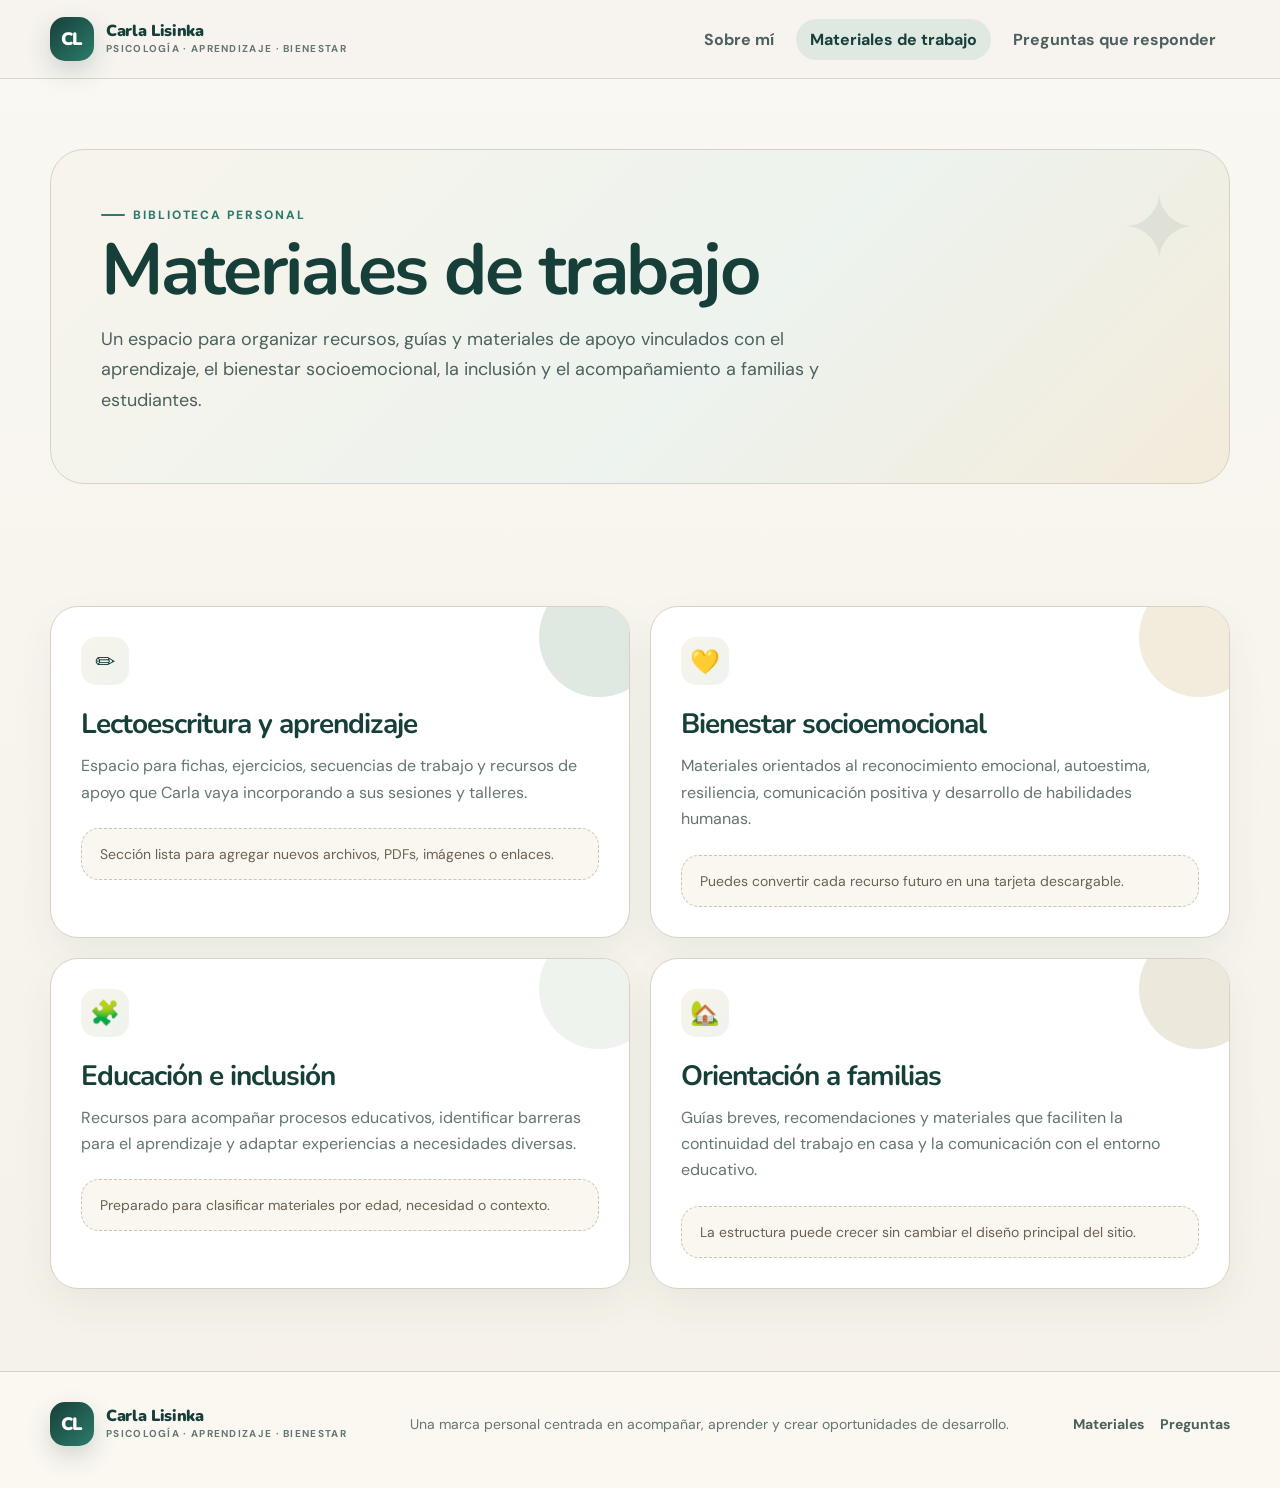
==== commit 181fe4a7: "Add files via upload" ====
--- a/materiales.html
+++ b/materiales.html
@@ -1,4 +1,4 @@
-<!doctype html><html lang="es"><head><meta charset="utf-8"><meta name="viewport" content="width=device-width,initial-scale=1"><meta name="description" content="Materiales de trabajo de Carla Lisinka."><title>Carla Lisinka | Materiales de trabajo</title><link rel="stylesheet" href="styles.css"></head><body><header class="site-header"><div class="container nav-wrap">
+<!doctype html><html lang="es"><head><meta charset="utf-8"><meta name="viewport" content="width=device-width,initial-scale=1"><meta name="description" content="Materiales de trabajo de Carla Lisinka."><title>Carla Lisinka | Materiales de trabajo</title><link rel="stylesheet" href="styles-v5.css?v=5"></head><body><header class="site-header"><div class="container nav-wrap">
   <a class="brand" href="index.html" aria-label="Carla Lisinka, inicio"><span class="brand-mark">CL</span><span class="brand-copy">Carla Lisinka<small>Psicología · Aprendizaje · Bienestar</small></span></a>
   <nav class="desktop-nav" aria-label="Navegación principal">
     <a href="index.html" class="">Sobre mí</a>
@@ -6,4 +6,4 @@
     <a href="preguntas.html" class="">Preguntas que responder</a>
   </nav>
   <button class="menu-btn" aria-label="Abrir menú">☰</button>
-</div></header><main><section class="page-hero"><div class="container"><div class="page-hero-inner"><span class="kicker">Biblioteca personal</span><h1>Materiales de trabajo</h1><p>Un espacio para organizar recursos, guías y materiales de apoyo vinculados con el aprendizaje, el bienestar socioemocional, la inclusión y el acompañamiento a familias y estudiantes.</p></div></div></section><section class="section"><div class="container"><div class="material-grid"><article class="material-card"><div class="material-icon">✏️</div><h3>Lectoescritura y aprendizaje</h3><p>Espacio para fichas, ejercicios, secuencias de trabajo y recursos de apoyo que Carla vaya incorporando a sus sesiones y talleres.</p><div class="material-note">Sección lista para agregar nuevos archivos, PDFs, imágenes o enlaces.</div></article><article class="material-card"><div class="material-icon">💛</div><h3>Bienestar socioemocional</h3><p>Materiales orientados al reconocimiento emocional, autoestima, resiliencia, comunicación positiva y desarrollo de habilidades humanas.</p><div class="material-note">Puedes convertir cada recurso futuro en una tarjeta descargable.</div></article><article class="material-card"><div class="material-icon">🧩</div><h3>Educación e inclusión</h3><p>Recursos para acompañar procesos educativos, identificar barreras para el aprendizaje y adaptar experiencias a necesidades diversas.</p><div class="material-note">Preparado para clasificar materiales por edad, necesidad o contexto.</div></article><article class="material-card"><div class="material-icon">🏡</div><h3>Orientación a familias</h3><p>Guías breves, recomendaciones y materiales que faciliten la continuidad del trabajo en casa y la comunicación con el entorno educativo.</p><div class="material-note">La estructura puede crecer sin cambiar el diseño principal del sitio.</div></article></div></div></section></main><footer><div class="container footer-wrap"><a class="brand" href="index.html"><span class="brand-mark">CL</span><span class="brand-copy">Carla Lisinka<small>Psicología · Aprendizaje · Bienestar</small></span></a><p>Una marca personal centrada en acompañar, aprender y crear oportunidades de desarrollo.</p><div class="footer-links"><a href="materiales.html">Materiales</a><a href="preguntas.html">Preguntas</a></div></div></footer><script src="script.js"></script></body></html>+</div></header><main><section class="page-hero"><div class="container"><div class="page-hero-inner"><span class="kicker">Biblioteca personal</span><h1>Materiales de trabajo</h1><p>Un espacio para organizar recursos, guías y materiales de apoyo vinculados con el aprendizaje, el bienestar socioemocional, la inclusión y el acompañamiento a familias y estudiantes.</p></div></div></section><section class="section"><div class="container"><div class="material-grid"><article class="material-card"><div class="material-icon">✏️</div><h3>Lectoescritura y aprendizaje</h3><p>Espacio para fichas, ejercicios, secuencias de trabajo y recursos de apoyo que Carla vaya incorporando a sus sesiones y talleres.</p><div class="material-note">Sección lista para agregar nuevos archivos, PDFs, imágenes o enlaces.</div></article><article class="material-card"><div class="material-icon">💛</div><h3>Bienestar socioemocional</h3><p>Materiales orientados al reconocimiento emocional, autoestima, resiliencia, comunicación positiva y desarrollo de habilidades humanas.</p><div class="material-note">Puedes convertir cada recurso futuro en una tarjeta descargable.</div></article><article class="material-card"><div class="material-icon">🧩</div><h3>Educación e inclusión</h3><p>Recursos para acompañar procesos educativos, identificar barreras para el aprendizaje y adaptar experiencias a necesidades diversas.</p><div class="material-note">Preparado para clasificar materiales por edad, necesidad o contexto.</div></article><article class="material-card"><div class="material-icon">🏡</div><h3>Orientación a familias</h3><p>Guías breves, recomendaciones y materiales que faciliten la continuidad del trabajo en casa y la comunicación con el entorno educativo.</p><div class="material-note">La estructura puede crecer sin cambiar el diseño principal del sitio.</div></article></div></div></section></main><footer><div class="container footer-wrap"><a class="brand" href="index.html"><span class="brand-mark">CL</span><span class="brand-copy">Carla Lisinka<small>Psicología · Aprendizaje · Bienestar</small></span></a><p>Una marca personal centrada en acompañar, aprender y crear oportunidades de desarrollo.</p><div class="footer-links"><a href="materiales.html">Materiales</a><a href="preguntas.html">Preguntas</a></div></div></footer><script src="script-v5.js?v=5"></script></body></html>
--- a/styles-v5.css
+++ b/styles-v5.css
@@ -0,0 +1,182 @@
+@import url('https://fonts.googleapis.com/css2?family=DM+Sans:wght@400;500;600;700&family=Nunito:wght@700;800;900&display=swap');
+
+:root{
+  --forest:#173f39;
+  --forest-soft:#2d7b6b;
+  --forest-deep:#102f2a;
+  --ink:#173f39;
+  --ink-soft:#4c615d;
+  --muted:#647672;
+  --cream:#f5f0e7;
+  --cream-2:#efe7d8;
+  --sand:#e7decd;
+  --sage:#dfe8e1;
+  --sage-2:#edf3ee;
+  --mist:#f7f9f7;
+  --white:#ffffff;
+  --line:#d9d2c4;
+  --accent:#d8d08f;
+  --shadow:0 22px 65px rgba(23,63,57,.10);
+  --radius:30px;
+}
+*{box-sizing:border-box}
+html{scroll-behavior:smooth}
+body{margin:0;font-family:'DM Sans',system-ui,sans-serif;background:linear-gradient(180deg,#faf8f3 0%,#f5f1e8 100%);color:var(--ink)}
+a{color:inherit;text-decoration:none}
+img{max-width:100%;display:block}
+button{font:inherit}
+.container{width:min(1180px,calc(100% - 40px));margin-inline:auto}
+
+.site-header{position:sticky;top:0;z-index:80;background:rgba(247,244,238,.94);backdrop-filter:blur(16px);border-bottom:1px solid rgba(217,210,196,.9)}
+.nav-wrap{height:78px;display:flex;align-items:center;justify-content:space-between;gap:28px}
+.brand{display:flex;align-items:center;gap:12px;font-family:'Nunito',sans-serif;font-weight:900;letter-spacing:-.02em}
+.brand-mark{display:grid;place-items:center;width:44px;height:44px;border-radius:15px;background:linear-gradient(135deg,var(--forest),#2c7c6b);color:#fff;font-size:18px;box-shadow:0 10px 24px rgba(23,63,57,.18)}
+.brand-copy{display:flex;flex-direction:column;line-height:1.05}
+.brand-copy small{font-family:'DM Sans';font-size:10px;letter-spacing:.13em;text-transform:uppercase;color:var(--muted);font-weight:700;margin-top:4px}
+.desktop-nav{display:flex;align-items:center;gap:8px}
+.desktop-nav a{padding:10px 14px;border-radius:999px;font-weight:700;color:var(--ink-soft);transition:.2s ease}
+.desktop-nav a:hover,.desktop-nav a.active{background:var(--sage);color:var(--forest)}
+.menu-btn{display:none;border:0;background:var(--sage);width:44px;height:44px;border-radius:14px;color:var(--forest);font-size:22px;cursor:pointer}
+
+.hero{padding:28px 0 24px;overflow:hidden;min-height:calc(100vh - 78px);display:flex;align-items:center}
+.hero-grid{display:grid;grid-template-columns:1.03fr .97fr;gap:56px;align-items:center;width:100%;min-height:calc(100vh - 134px)}
+.kicker{display:inline-flex;align-items:center;gap:8px;font-size:12px;font-weight:800;letter-spacing:.16em;text-transform:uppercase;color:var(--forest-soft)}
+.kicker:before{content:'';width:24px;height:2px;background:var(--forest-soft);border-radius:999px}
+h1,h2,h3{font-family:'Nunito',sans-serif;margin:0;letter-spacing:-.035em}
+h1{font-size:clamp(48px,7vw,86px);line-height:.98;margin-top:16px;color:var(--forest)}
+h1 span{color:var(--forest-soft)}
+.hero-role{font-size:19px;font-weight:800;color:var(--forest-soft);margin:24px 0 12px}
+.hero-lead{font-size:20px;line-height:1.65;color:var(--ink-soft);max-width:690px}
+.hero-actions{display:flex;gap:12px;flex-wrap:wrap;margin-top:30px}
+.btn{display:inline-flex;align-items:center;justify-content:center;gap:8px;border-radius:999px;padding:13px 20px;font-weight:800;border:1px solid transparent;transition:.2s ease}
+.btn-primary{background:linear-gradient(135deg,var(--forest),#2f7d6c);color:#fff;box-shadow:0 12px 28px rgba(23,63,57,.16)}
+.btn-secondary{background:#fff;border-color:var(--line);color:var(--forest)}
+.btn:hover{transform:translateY(-2px)}
+.hero-visual{position:relative;min-height:700px;display:grid;place-items:end center;padding:10px 0 0}
+.hero-visual:before{content:'';position:absolute;width:min(520px,88%);aspect-ratio:1/1;right:22px;top:75px;border-radius:50%;background:radial-gradient(circle at 35% 35%, #e4ef98 0%, #d5e28b 58%, #ceda7d 100%);box-shadow:0 18px 45px rgba(120,140,60,.12)}
+.hero-visual img{position:relative;z-index:2;width:min(610px,100%);max-height:760px;object-fit:contain;object-position:bottom;filter:drop-shadow(0 20px 25px rgba(16,47,42,.10))}
+.float-card{position:absolute;z-index:4;background:rgba(255,255,255,.98);border:1px solid rgba(217,210,196,.72);box-shadow:0 14px 30px rgba(23,63,57,.08);padding:18px 18px;border-radius:20px;font-size:13px;line-height:1.45;max-width:230px;color:var(--ink-soft)}
+.float-card strong{display:block;font-size:17px;font-family:'Nunito',sans-serif;color:var(--forest);margin-bottom:4px}
+.fc1{top:150px;left:-10px}.fc2{right:-10px;top:360px}.fc3{left:25px;bottom:74px}
+
+.purpose-strip{margin:18px auto 84px;width:min(1080px,calc(100% - 40px));padding:34px 40px;border-radius:30px;background:linear-gradient(135deg,var(--forest-deep),#21574d);color:#fff;display:flex;justify-content:space-between;align-items:center;gap:24px;box-shadow:var(--shadow)}
+.purpose-strip p{font-family:'Nunito';font-size:clamp(22px,3vw,31px);line-height:1.34;margin:0;max-width:840px}.purpose-strip span{max-width:190px;color:#f0f4f1;font-weight:700;line-height:1.45}
+
+.section{padding:82px 0}
+.section.soft{background:linear-gradient(180deg,#fbf8f2,#f4efe6)}
+.section.dark{background:linear-gradient(145deg,var(--forest-deep),#22584d);color:#fff}
+.section-head{max-width:850px;margin-bottom:38px}
+.section-head.center{text-align:center;margin-inline:auto}
+.section-head.center .kicker{justify-content:center}
+.section-head h2{font-size:clamp(34px,5vw,55px);line-height:1.08;margin:12px 0 14px;color:inherit}
+.section-head p{font-size:17px;line-height:1.7;color:var(--muted);margin:0}
+.dark .section-head p{color:#e7efeb}
+.dark .kicker{color:#d7df94}.dark .kicker:before{background:#d7df94}
+
+.credential-grid{display:grid;grid-template-columns:repeat(4,1fr);gap:16px}
+.credential{background:rgba(255,255,255,.88);border:1px solid var(--line);border-radius:22px;padding:24px;min-height:176px;box-shadow:0 12px 34px rgba(23,63,57,.06)}
+.credential .num{display:grid;place-items:center;width:44px;height:44px;border-radius:14px;background:var(--sage);color:var(--forest);font-weight:900;margin-bottom:18px}
+.credential strong{font-family:'Nunito';font-size:20px;display:block;color:var(--forest)}
+.credential p{color:var(--muted);line-height:1.55}
+
+.focus-grid{display:grid;grid-template-columns:repeat(4,1fr);gap:16px;margin-top:34px}
+.focus-card{border-radius:24px;padding:24px;border:1px solid var(--line);background:#fff;box-shadow:0 12px 30px rgba(23,63,57,.05)}
+.focus-card:nth-child(1){background:#f7f3ea}.focus-card:nth-child(2){background:var(--sage-2)}.focus-card:nth-child(3){background:#f8f7f4}.focus-card:nth-child(4){background:#eef3ed}
+.focus-card .focus-icon{width:46px;height:46px;display:grid;place-items:center;border-radius:14px;background:rgba(255,255,255,.78);border:1px solid rgba(217,210,196,.9);font-size:22px;margin-bottom:15px;color:var(--forest)}.focus-card .focus-icon.minimal{font-family:'Nunito',sans-serif;font-weight:900;letter-spacing:.02em}.focus-card h3{font-size:22px;margin-bottom:8px;color:var(--forest)}.focus-card p{margin:0;color:var(--ink-soft);line-height:1.6}
+
+.story-grid{display:grid;grid-template-columns:1fr 1fr;gap:24px}
+.story-card{background:#fff;border:1px solid var(--line);border-radius:30px;overflow:hidden;display:grid;grid-template-columns:.9fr 1.1fr;min-height:355px;box-shadow:0 14px 40px rgba(23,63,57,.06)}
+.story-card img{height:100%;width:100%;object-fit:contain;object-position:bottom;background:linear-gradient(180deg,#f9f5ee,#f3ede2)}
+.story-copy{padding:34px 30px;display:flex;flex-direction:column;justify-content:center}.mini-label{font-size:11px;font-weight:900;letter-spacing:.13em;color:var(--forest-soft)}.story-copy h3{font-size:27px;line-height:1.12;margin:10px 0;color:var(--forest)}.story-copy p{color:var(--muted);line-height:1.65;margin:0}
+
+.experience-grid{display:grid;grid-template-columns:repeat(4,1fr);gap:18px}
+.experience-card{padding:28px;border-radius:25px;background:rgba(255,255,255,.07);border:1px solid rgba(255,255,255,.13)}
+.experience-card .icon{font-size:25px;margin-bottom:22px;color:#d9e18d}.experience-card h3{font-size:23px;margin-bottom:12px}.experience-card p{margin:0;color:#eef4f1;line-height:1.65}
+
+.training-grid{display:grid;grid-template-columns:1.1fr .9fr;gap:20px}
+.training-panel{background:#fff;border:1px solid var(--line);border-radius:28px;padding:30px;box-shadow:0 14px 38px rgba(23,63,57,.06)}
+.training-panel.featured{background:linear-gradient(180deg,#f6f8f5,#eef3ee)}
+.training-panel h3{font-size:26px;margin:0 0 20px;color:var(--forest)}
+.training-panel ul{list-style:none;padding:0;margin:0;display:grid;gap:13px}
+.training-panel li{padding:14px 0;border-top:1px solid #e4ddd1}
+.training-panel li:first-child{border-top:0;padding-top:0}
+.training-panel strong{display:block}.training-panel span{font-size:13px;color:var(--muted)}
+
+.skills-strip{display:grid;grid-template-columns:1fr 1fr;gap:20px;margin-top:22px}
+.skill-box{border-radius:24px;padding:26px;border:1px solid var(--line);background:#fff}
+.skill-box:nth-child(1){background:var(--sage-2)}.skill-box:nth-child(2){background:#f8f6f1}
+.skill-box h3{font-size:23px;margin-bottom:12px;color:var(--forest)}
+.skill-tags{display:flex;flex-wrap:wrap;gap:9px}
+.skill-tags span{background:rgba(255,255,255,.86);border:1px solid rgba(217,210,196,.9);padding:8px 11px;border-radius:999px;font-size:13px;font-weight:700;color:var(--ink-soft)}
+
+.personal-grid{display:grid;grid-template-columns:1.08fr .92fr;gap:52px;align-items:center}
+.personal-photo-shell{position:relative;display:flex;justify-content:center;align-items:center}
+.personal-photo{position:relative;background:linear-gradient(180deg,#f8f4eb,#ede6d8);border-radius:34px;min-height:690px;width:min(620px,100%);display:grid;place-items:end center;overflow:hidden;border:1px solid var(--line);box-shadow:0 16px 46px rgba(23,63,57,.08);padding-top:16px}
+.personal-photo img{position:relative;z-index:1;width:76%;height:100%;margin-inline:auto;object-fit:contain;object-position:bottom;filter:drop-shadow(0 18px 22px rgba(16,47,42,.08))}
+.sticky-cloud{position:absolute;inset:0;pointer-events:none}
+.sticky-note{position:absolute;display:flex;align-items:center;justify-content:center;min-height:50px;padding:12px 14px;border-radius:18px;background:rgba(255,255,255,.97);border:1px solid rgba(217,210,196,.96);box-shadow:0 12px 26px rgba(23,63,57,.08);font-size:15px;line-height:1.2;font-weight:800;color:var(--forest);text-align:center;pointer-events:auto}
+.sticky-cloud .sticky-note:nth-child(1){top:42px;left:14px;background:#f8e8ea}
+.sticky-cloud .sticky-note:nth-child(2){top:54px;right:14px;background:#f5edc9}
+.sticky-cloud .sticky-note:nth-child(3){top:175px;left:8px;background:#e7f1de}
+.sticky-cloud .sticky-note:nth-child(4){top:190px;right:8px;background:#e4eef9}
+.sticky-cloud .sticky-note:nth-child(5){top:340px;left:10px;background:#f8eadf}
+.sticky-cloud .sticky-note:nth-child(6){top:355px;right:10px;background:#e8f4ef}
+.sticky-cloud .sticky-note:nth-child(7){bottom:110px;left:14px;background:#fff3cf}
+.sticky-cloud .sticky-note:nth-child(8){bottom:120px;right:14px;background:#f7e6ee}
+.personal-copy h2{font-size:clamp(38px,5vw,58px);line-height:1.05;margin:12px 0 20px;color:var(--forest)}
+.personal-copy p{font-size:17px;color:var(--ink-soft);line-height:1.8}
+.personal-highlights{display:grid;grid-template-columns:1fr 1fr;gap:12px;margin-top:24px}
+.personal-highlight{padding:16px 17px;border-radius:18px;border:1px solid var(--line);font-size:14px;line-height:1.5;font-weight:700;background:#fff;color:var(--forest)}
+.personal-highlight:nth-child(1){background:#f7f4ec}.personal-highlight:nth-child(2){background:var(--sage-2)}.personal-highlight:nth-child(3){background:#f5f1e7}.personal-highlight:nth-child(4){background:#eef3ee}
+
+.final-cta{padding:58px 0 80px}
+.final-box{border-radius:34px;background:linear-gradient(135deg,#235d51,#2f7d6d);color:#fff;display:grid;grid-template-columns:1fr .6fr;align-items:end;overflow:hidden;min-height:390px}
+.final-copy{padding:50px}.final-copy h2{font-size:clamp(36px,5vw,58px);line-height:1.06;margin:12px 0}.final-copy p{color:#edf2ef;line-height:1.7;font-size:17px}.final-box img{width:100%;height:100%;object-fit:contain;object-position:bottom}
+
+/* Secondary pages */
+.page-hero{padding:70px 0 40px}
+.page-hero-inner{background:linear-gradient(135deg,#f8f4eb,#edf3ee 58%,#f3ebdb);border:1px solid var(--line);border-radius:34px;padding:50px;position:relative;overflow:hidden}
+.page-hero-inner:after{content:'✦';position:absolute;right:32px;top:20px;font-size:90px;color:rgba(23,63,57,.08)}
+.page-hero h1{font-size:clamp(44px,6vw,72px);margin:12px 0;color:var(--forest)}
+.page-hero p{max-width:760px;color:var(--ink-soft);line-height:1.7;font-size:18px}
+
+.material-grid{display:grid;grid-template-columns:repeat(2,1fr);gap:20px}
+.material-card{background:#fff;border:1px solid var(--line);border-radius:28px;padding:30px;min-height:220px;box-shadow:0 15px 38px rgba(23,63,57,.06);position:relative;overflow:hidden}
+.material-card:after{content:'';position:absolute;width:120px;height:120px;border-radius:50%;background:var(--sage);right:-30px;top:-30px}.material-card:nth-child(2):after{background:#f3ebdb}.material-card:nth-child(3):after{background:#eef3ee}.material-card:nth-child(4):after{background:#ece8dc}
+.material-icon{width:48px;height:48px;display:grid;place-items:center;border-radius:15px;background:linear-gradient(135deg,#f8f4eb,#eef3ee);font-size:24px;margin-bottom:20px;position:relative;z-index:2}
+.material-card h3{font-size:28px;margin-bottom:10px;color:var(--forest)}
+.material-card p{color:var(--muted);line-height:1.65;margin:0}.material-note{margin-top:22px;padding:16px 18px;background:#faf7f1;border:1px dashed #cfc3b0;border-radius:18px;color:#6c6152;font-size:14px}
+
+.questions-toolbar{display:flex;gap:9px;flex-wrap:wrap;margin:0 0 26px}
+.filter-btn{border:1px solid var(--line);background:#fff;border-radius:999px;padding:9px 14px;font-weight:800;color:var(--ink-soft);cursor:pointer;transition:.2s}
+.filter-btn:hover,.filter-btn.active{background:var(--sage);border-color:#cfdad1;color:var(--forest)}
+.question-section{padding:20px 0 92px}
+.question-grid{display:grid;grid-template-columns:repeat(4,1fr);gap:22px;align-items:start;overflow:visible}
+.question-card{position:relative;z-index:1;background:#fff;border:1px solid var(--line);border-radius:24px;padding:10px;box-shadow:0 13px 34px rgba(23,63,57,.09);transition:transform .22s ease,box-shadow .22s ease,z-index 0s;cursor:zoom-in;transform-origin:center center}
+.question-card:hover{transform:scale(1.18);z-index:30;box-shadow:0 26px 70px rgba(23,63,57,.18)}
+.question-card img{width:100%;aspect-ratio:2/3;object-fit:cover;border-radius:18px;background:#fafafa}
+.question-card figcaption{padding:12px 8px 7px;font-weight:800;font-size:14px;line-height:1.3;color:var(--forest)}
+.question-card .tag{font-size:10px;letter-spacing:.11em;text-transform:uppercase;color:var(--forest-soft);margin-top:4px;display:block}
+.question-card.hidden{display:none}
+.lightbox{position:fixed;inset:0;z-index:200;background:rgba(14,29,26,.88);display:none;align-items:center;justify-content:center;padding:26px}
+.lightbox.open{display:flex}.lightbox img{max-width:min(94vw,980px);max-height:92vh;border-radius:18px;box-shadow:0 28px 80px rgba(0,0,0,.45)}.lightbox-close{position:fixed;right:22px;top:20px;border:0;background:#fff;color:#39454a;width:46px;height:46px;border-radius:50%;font-size:28px;cursor:pointer;box-shadow:0 10px 35px rgba(0,0,0,.25)}
+
+footer{padding:30px 0 42px;border-top:1px solid var(--line);background:#fbf8f2}.footer-wrap{display:flex;align-items:center;justify-content:space-between;gap:20px}.footer-wrap p{margin:0;color:var(--muted);font-size:14px}.footer-links{display:flex;gap:16px;color:var(--ink-soft);font-weight:700;font-size:14px}
+
+@media(max-width:1180px){
+ .personal-grid{grid-template-columns:1fr}.personal-photo-shell{max-width:860px;margin-inline:auto}
+}
+@media(max-width:1100px){
+ .hero-grid{grid-template-columns:1fr}.hero{min-height:auto;padding-top:42px}.hero-grid{min-height:auto}.hero-visual{min-height:540px}.credential-grid{grid-template-columns:repeat(2,1fr)}.focus-grid{grid-template-columns:repeat(2,1fr)}.story-grid{grid-template-columns:1fr}.experience-grid{grid-template-columns:repeat(2,1fr)}.training-grid{grid-template-columns:1fr}.question-grid{grid-template-columns:repeat(3,1fr)}
+}
+@media(max-width:900px){
+ .personal-photo-shell{display:flex}.personal-photo{min-height:0;max-width:470px;margin-inline:auto}.sticky-cloud .sticky-note:nth-child(1){top:10px;left:8px}.sticky-cloud .sticky-note:nth-child(2){top:10px;right:8px}.sticky-cloud .sticky-note:nth-child(3){top:120px;left:2px}.sticky-cloud .sticky-note:nth-child(4){top:120px;right:2px}.sticky-cloud .sticky-note:nth-child(5){top:230px;left:8px}.sticky-cloud .sticky-note:nth-child(6){top:240px;right:8px}.sticky-cloud .sticky-note:nth-child(7){bottom:115px;left:8px}.sticky-cloud .sticky-note:nth-child(8){bottom:108px;right:8px}
+}
+@media(max-width:800px){
+ .desktop-nav{display:none;position:absolute;left:20px;right:20px;top:70px;background:#fff;border:1px solid var(--line);padding:12px;border-radius:20px;box-shadow:var(--shadow);flex-direction:column;align-items:stretch}.desktop-nav.open{display:flex}.desktop-nav a{text-align:center}.menu-btn{display:block}.nav-wrap{height:68px}.brand-copy small{display:none}.hero{padding-top:24px}.float-card{display:block;max-width:180px;padding:12px 14px}.fc1{top:58px;left:2px}.fc2{right:0;top:235px}.fc3{left:8px;bottom:26px}.purpose-strip{flex-direction:column;align-items:flex-start}.story-card{grid-template-columns:1fr}.story-card img{height:300px}.experience-grid{grid-template-columns:1fr}.final-box{grid-template-columns:1fr}.final-box img{height:300px}.material-grid{grid-template-columns:1fr}.question-grid{grid-template-columns:repeat(2,1fr);gap:16px}.question-card:hover{transform:none}.footer-wrap{flex-direction:column;align-items:flex-start}.skills-strip{grid-template-columns:1fr}
+}
+@media(max-width:650px){
+ .container{width:min(100% - 26px,1180px)}.hero{padding-top:18px}h1{font-size:48px}.hero-role{font-size:16px}.hero-lead{font-size:17px}.hero-visual{min-height:420px}.hero-visual:before{width:82%;right:8%;top:44px}.float-card{max-width:150px;padding:10px 12px;font-size:11px}.float-card strong{font-size:14px}.fc1{top:34px;left:0}.fc2{right:0;top:188px}.fc3{left:6px;bottom:20px}.purpose-strip{margin-bottom:46px;padding:24px}.purpose-strip p{font-size:22px}.purpose-strip span{max-width:none}.section{padding:58px 0}.credential-grid,.focus-grid{grid-template-columns:1fr}.page-hero-inner{padding:34px 24px}.question-grid{grid-template-columns:1fr 1fr;gap:10px}.question-card{padding:6px;border-radius:16px}.question-card img{border-radius:12px}.question-card figcaption{font-size:12px;padding:9px 5px 4px}.question-card .tag{font-size:9px}.training-panel{padding:22px}.personal-highlights{grid-template-columns:1fr}.personal-photo{max-width:100%;min-height:540px}.sticky-note{font-size:13px;min-height:42px;padding:9px 10px}.sticky-cloud .sticky-note:nth-child(1){top:10px;left:6px}.sticky-cloud .sticky-note:nth-child(2){top:10px;right:6px}.sticky-cloud .sticky-note:nth-child(3){top:100px;left:0}.sticky-cloud .sticky-note:nth-child(4){top:100px;right:0}.sticky-cloud .sticky-note:nth-child(5){top:206px;left:6px}.sticky-cloud .sticky-note:nth-child(6){top:214px;right:6px}.sticky-cloud .sticky-note:nth-child(7){bottom:92px;left:6px}.sticky-cloud .sticky-note:nth-child(8){bottom:90px;right:6px}.final-copy{padding:34px 24px}
+}
+
+@media(min-width:901px){.personal-photo .sticky-note{max-width:128px}.personal-photo-shell{max-width:680px;margin-inline:auto}}
